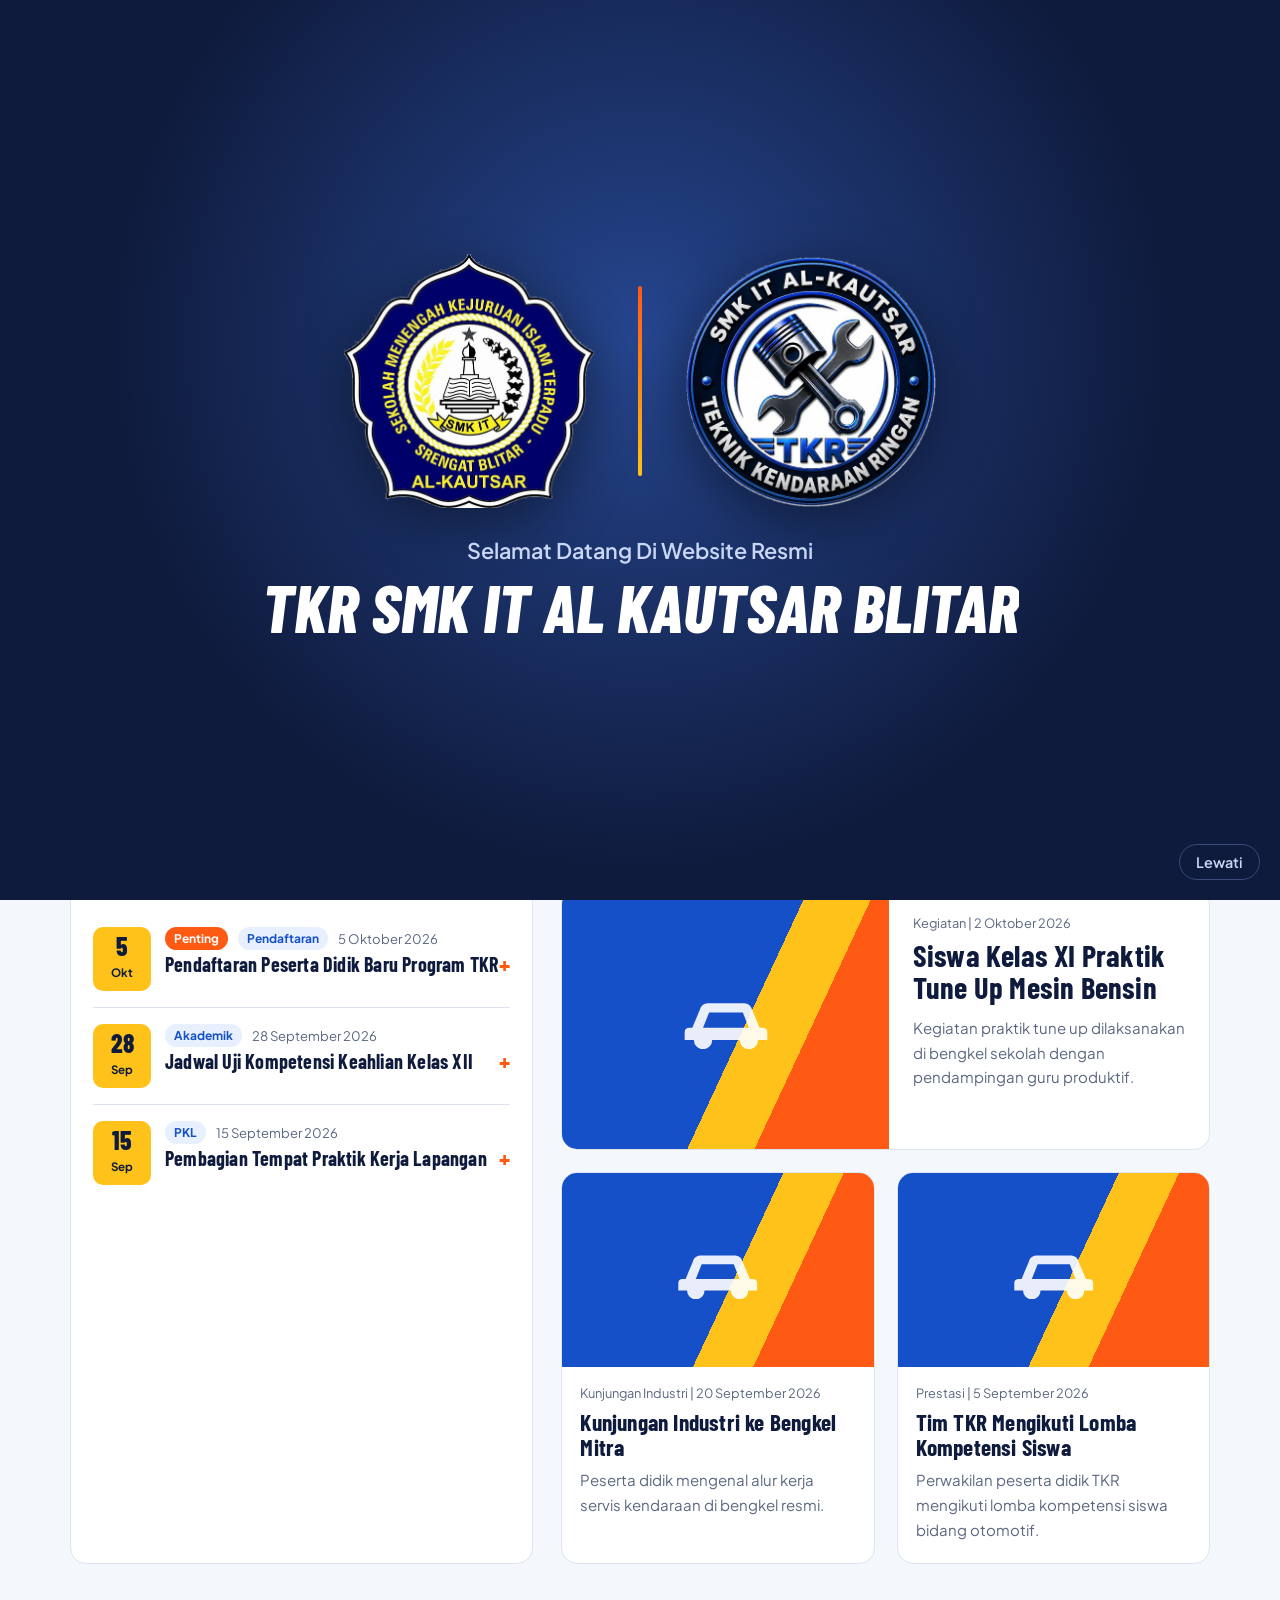
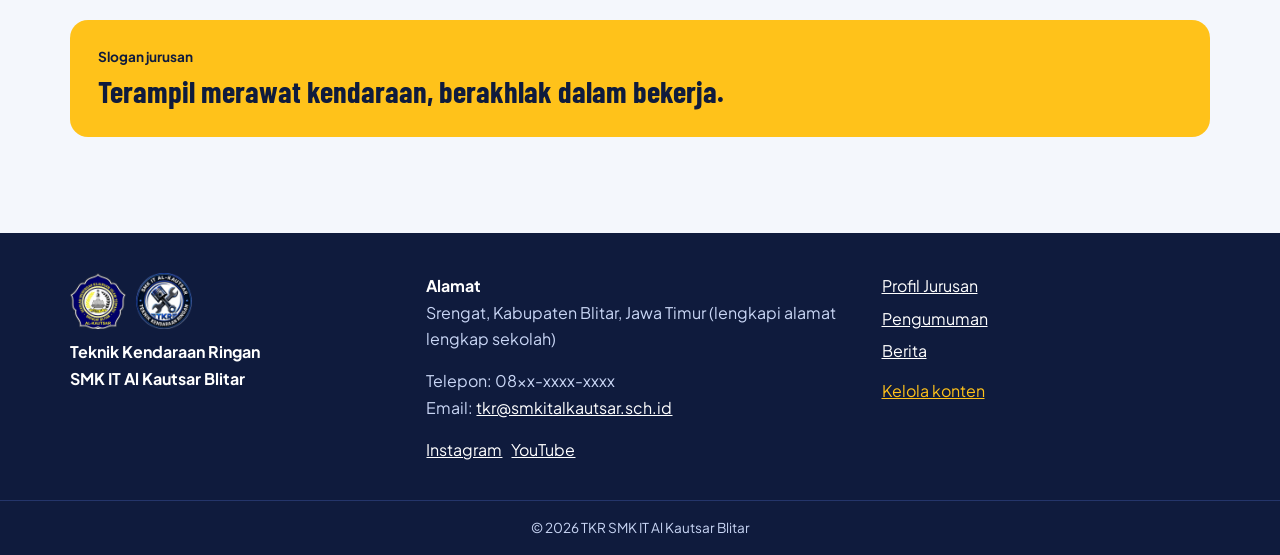
==== index.html @ 843e492a "Add files via upload" ====
<!DOCTYPE html>
<html lang="id">
<head>
<meta charset="utf-8">
<meta name="viewport" content="width=device-width, initial-scale=1, viewport-fit=cover">
<title>Website Resmi TKR SMK IT Al Kautsar Blitar</title>
<meta name="description" content="Website resmi Program Keahlian Teknik Kendaraan Ringan SMK IT Al Kautsar Blitar: profil jurusan, tenaga pendidik, alumni, pengumuman, dan berita.">
<link rel="icon" href="logo-tkr.png">
<link rel="preconnect" href="https://fonts.googleapis.com">
<link rel="preconnect" href="https://fonts.gstatic.com" crossorigin>
<link href="https://fonts.googleapis.com/css2?family=Barlow+Condensed:ital,wght@0,600;0,700;0,800;1,800&family=Plus+Jakarta+Sans:wght@400;500;600;700&display=swap" rel="stylesheet">
<link rel="stylesheet" href="gaya.css">
</head>
<body>

<!-- Transisi pembuka -->
<div id="intro" aria-hidden="true">
  <div class="intro-logo-baris">
    <img class="il il-1" id="introLogoSekolah" src="logo-sekolah.png" alt="">
    <span class="intro-sekat"></span>
    <img class="il il-2" id="introLogo" src="logo-tkr.png" alt="">
  </div>
  <div class="intro-teks">
    <span class="baris"><span>Selamat Datang Di Website Resmi</span></span>
    <span class="baris besar"><span>TKR SMK IT AL KAUTSAR BLITAR</span></span>
  </div>
  <button class="intro-lewati" id="introLewati" type="button">Lewati</button>
  <div class="garis g1"></div><div class="garis g2"></div><div class="garis g3"></div>
</div>

<header class="atas" id="atas">
  <div class="atas-isi">
    <a class="merek" href="#/">
      <img id="logoNavSekolah" src="logo-sekolah.png" alt="Logo SMK IT Al Kautsar">
      <img id="logoNav" src="logo-tkr.png" alt="Logo TKR">
      <span><b>TKR</b><small>SMK IT Al Kautsar Blitar</small></span>
    </a>
    <button class="menu-btn" id="menuBtn" aria-expanded="false" aria-controls="nav" type="button">
      <span></span><span></span><span></span><b class="sr">Menu</b>
    </button>
    <nav id="nav" class="nav">
      <a href="#/" data-r="">Beranda</a>
      <a href="#/profil" data-r="profil">Profil Jurusan</a>
      <a href="#/pendidik" data-r="pendidik">Tenaga Pendidik</a>
      <a href="#/alumni" data-r="alumni">Lulusan dan Alumni</a>
      <a href="#/pengumuman" data-r="pengumuman">Pengumuman</a>
      <a href="#/berita" data-r="berita">Berita</a>
    </nav>
  </div>
</header>

<div id="banner-pratinjau" class="pratinjau" hidden>Mode pratinjau: menampilkan draf dari panel kelola, belum diterbitkan.</div>

<main id="isi" tabindex="-1"></main>

<footer class="kaki">
  <div class="kaki-isi">
    <div>
      <div class="kaki-logo"><img id="logoKakiSekolah" src="logo-sekolah.png" alt="" width="56" height="56"><img id="logoKaki" src="logo-tkr.png" alt="" width="56" height="56"></div>
      <p class="kaki-nama">Teknik Kendaraan Ringan<br>SMK IT Al Kautsar Blitar</p>
    </div>
    <div id="kakiKontak"></div>
    <div class="kaki-tautan">
      <a href="#/profil">Profil Jurusan</a>
      <a href="#/pengumuman">Pengumuman</a>
      <a href="#/berita">Berita</a>
      <a href="admin.html" class="kelola">Kelola konten</a>
    </div>
  </div>
  <p class="kaki-hak">&copy; <span id="tahun"></span> TKR SMK IT Al Kautsar Blitar</p>
</footer>

<script src="konten.js"></script>
<script src="situs.js"></script>
</body>
</html>
---- gaya.css ----
:root{
  --oranye:#FF5A14; --oranye-tua:#E04400; --kuning:#FFC21A; --biru:#1550C9; --biru-muda:#E8F0FF;
  --tinta:#0F1B3D; --abu:#5B6782; --garis:#DDE4F0; --latar:#F4F7FC; --putih:#FFFFFF;
  --judul:"Barlow Condensed","Arial Narrow",Arial,sans-serif;
  --badan:"Plus Jakarta Sans","Segoe UI",Roboto,Arial,sans-serif;
  --lebar:1180px;
  box-sizing:border-box;
  padding-top:env(safe-area-inset-top,0px); padding-bottom:env(safe-area-inset-bottom,0px);
}
*,*::before,*::after{box-sizing:inherit}
html{scroll-behavior:smooth; scroll-padding-top:calc(80px + env(safe-area-inset-top,0px))}
body{margin:0; font-family:var(--badan); color:var(--tinta); background:var(--latar); font-size:16px; line-height:1.65}
img{max-width:100%; display:block}
a{color:var(--biru)}
:focus-visible{outline:3px solid var(--kuning); outline-offset:2px; border-radius:4px}
.sr{position:absolute; width:1px; height:1px; overflow:hidden; clip:rect(0 0 0 0)}
h1,h2,h3{font-family:var(--judul); line-height:1.05; margin:0 0 .4em; letter-spacing:.2px}
h2{font-size:clamp(2rem,4vw,2.9rem); font-weight:800}
h3{font-size:1.45rem; font-weight:700}
p{margin:0 0 1em}
.wadah{max-width:var(--lebar); margin:0 auto; padding:0 20px}

/* ---------- Intro ---------- */
#intro{position:fixed; inset:0; z-index:100; background:radial-gradient(circle at 50% 38%,#26468F 0,#0F1B3D 62%); display:grid; place-items:center; align-content:center; gap:28px; overflow:hidden; color:#fff}
#intro.selesai{display:none}
.intro-logo-baris{display:flex; align-items:center; justify-content:center; gap:clamp(18px,4vw,44px)}
.il{width:clamp(120px,24vw,250px); height:auto; opacity:0; filter:drop-shadow(0 12px 28px rgba(0,0,0,.45))}
.il-1{transform:translateX(-40px) scale(.7); animation:logoMasuk .7s .05s cubic-bezier(.2,1.3,.4,1) forwards}
.il-2{transform:translateX(40px) scale(.7); animation:logoMasuk .7s .2s cubic-bezier(.2,1.3,.4,1) forwards}
.intro-sekat{width:4px; height:0; border-radius:4px; background:linear-gradient(var(--oranye),var(--kuning)); animation:sekat .5s .5s ease-out forwards}
@keyframes sekat{to{height:clamp(90px,18vw,190px)}}
.intro-teks{text-align:center; padding:0 20px}
.intro-teks .baris{display:block; overflow:hidden}
.intro-teks .baris span{display:inline-block; transform:translateY(110%); animation:naik .5s .85s cubic-bezier(.2,.8,.2,1) forwards; font:600 clamp(1rem,2.6vw,1.35rem) var(--badan); color:#C9D6F5}
.intro-teks .besar span{font:800 clamp(2rem,6.4vw,4.2rem) var(--judul); color:#fff; animation-delay:1s; font-style:italic}
.intro-lewati{position:absolute; right:20px; bottom:calc(20px + env(safe-area-inset-bottom,0px)); background:transparent; color:#C9D6F5; border:1px solid #3A4B7A; padding:8px 16px; border-radius:20px; font:600 .9rem var(--badan); cursor:pointer}
.garis{position:absolute; top:-20%; left:-10%; height:140%; width:120%; transform:skewX(-18deg) translateX(-130%); z-index:3}
.g1{background:var(--oranye)} .g2{background:var(--kuning)} .g3{background:var(--biru)}
#intro.keluar .garis{animation:sapu .9s cubic-bezier(.7,0,.3,1) forwards}
#intro.keluar .g2{animation-delay:.1s} #intro.keluar .g3{animation-delay:.2s}
#intro.keluar{background:transparent; transition:background 0s .55s}
#intro.keluar{animation:hilang .01s 1.15s forwards}
#intro.keluar .intro-logo-baris,#intro.keluar .intro-teks,#intro.keluar .intro-lewati{animation:pudar .3s .35s forwards}
@keyframes logoMasuk{to{opacity:1; transform:none}}
@keyframes naik{to{transform:translateY(0)}}
@keyframes sapu{0%{transform:skewX(-18deg) translateX(-130%)}100%{transform:skewX(-18deg) translateX(115%)}}
@keyframes pudar{to{opacity:0}}
@keyframes hilang{to{visibility:hidden; opacity:0}}

/* ---------- Header ---------- */
.atas{position:sticky; top:env(safe-area-inset-top,0px); z-index:20; background:rgba(255,255,255,.96); backdrop-filter:blur(8px); border-bottom:1px solid var(--garis)}
.atas::after{content:""; display:block; height:4px; background:linear-gradient(90deg,var(--oranye) 0 40%,var(--kuning) 40% 70%,var(--biru) 70%)}
.atas-isi{max-width:var(--lebar); margin:0 auto; padding:10px 20px; display:flex; align-items:center; gap:18px}
.merek{display:flex; align-items:center; gap:10px; text-decoration:none; color:var(--tinta); margin-right:auto}
.merek img{width:46px; height:46px; object-fit:contain}
.merek img + img{margin-left:-4px}
.merek b{display:block; font:800 1.6rem/1 var(--judul); font-style:italic; color:var(--oranye)}
.merek small{display:block; font-size:.78rem; font-weight:600; color:var(--abu)}
.nav{display:flex; gap:2px; flex-wrap:wrap}
.nav a{padding:9px 12px; border-radius:8px; text-decoration:none; color:var(--tinta); font-weight:600; font-size:.92rem}
.nav a:hover{background:var(--biru-muda)}
.nav a.aktif{background:var(--oranye); color:#fff}
.menu-btn{display:none; background:none; border:0; width:44px; height:44px; padding:10px; cursor:pointer}
.menu-btn span{display:block; height:3px; background:var(--tinta); margin:5px 0; border-radius:2px; transition:.25s}
.menu-btn[aria-expanded="true"] span:nth-child(1){transform:translateY(8px) rotate(45deg)}
.menu-btn[aria-expanded="true"] span:nth-child(2){opacity:0}
.menu-btn[aria-expanded="true"] span:nth-child(3){transform:translateY(-8px) rotate(-45deg)}
.pratinjau{background:var(--kuning); text-align:center; font-weight:700; padding:8px; font-size:.9rem}

/* ---------- Halaman ---------- */
main{min-height:60vh; outline:none}
main.ganti{animation:masukHal .35s ease-out}
@keyframes masukHal{from{opacity:0; transform:translateY(8px)}to{opacity:1; transform:none}}
.bagian{padding:56px 0}
.kepala-hal{background:var(--biru); color:#fff; padding:48px 0 40px; position:relative; overflow:hidden}
.kepala-hal::before{content:""; position:absolute; right:-80px; top:0; bottom:0; width:340px; background:repeating-linear-gradient(-18deg,var(--oranye) 0 46px,var(--kuning) 46px 92px,transparent 92px 130px); transform:skewX(-18deg); opacity:.95}
.kepala-hal h1{font-size:clamp(2.4rem,6vw,4rem); font-weight:800; font-style:italic; position:relative; max-width:70%}
.kepala-hal p{position:relative; max-width:60ch; color:#DCE6FF; margin:0}
.remah{font-size:.85rem; color:#BFD0FA; margin-bottom:6px; position:relative}
.remah a{color:#fff}

/* Hero beranda */
.hero{background:var(--putih); position:relative; overflow:hidden; border-bottom:1px solid var(--garis)}
.hero-isi{max-width:var(--lebar); margin:0 auto; padding:56px 20px 64px; display:grid; grid-template-columns:1.15fr .85fr; gap:40px; align-items:center; position:relative; z-index:1}
.hero::before{content:""; position:absolute; top:0; bottom:0; right:-6%; width:44%; background:linear-gradient(90deg,var(--oranye) 0 34%,var(--kuning) 34% 62%,var(--biru) 62%); transform:skewX(-14deg); transform-origin:bottom}
.hero-sapa{font-weight:700; color:var(--oranye); margin:0 0 8px; font-size:1.05rem}
.hero h1{font-size:clamp(2.6rem,6.2vw,5.2rem); font-weight:800; font-style:italic; text-transform:uppercase; line-height:.95; margin-bottom:18px}
.hero h1 .sub{display:block; font-size:.42em; font-style:normal; letter-spacing:.5px; color:var(--abu); text-transform:none; margin-bottom:6px; font-weight:700}
.hero-desk{max-width:52ch; color:var(--abu); font-size:1.05rem}
.tombol-baris{display:flex; gap:12px; flex-wrap:wrap; margin-top:22px}
.tombol{display:inline-flex; align-items:center; gap:8px; padding:13px 22px; border-radius:10px; font-weight:700; text-decoration:none; border:2px solid transparent; cursor:pointer; font-size:.98rem; font-family:var(--badan)}
.tombol.utama{background:var(--oranye); color:#fff} .tombol.utama:hover{background:var(--oranye-tua)}
.tombol.garis-t{border-color:var(--tinta); color:var(--tinta); background:#fff} .tombol.garis-t:hover{background:var(--tinta); color:#fff}
.hero-logo{justify-self:center; position:relative; width:min(84%,360px)}
.hero-logo .lt{width:100%; filter:drop-shadow(0 18px 30px rgba(15,27,61,.4))}
.hero-logo .ls{position:absolute; left:-36%; bottom:0; width:34%; filter:drop-shadow(0 10px 18px rgba(15,27,61,.4))}

/* Dasbor */
.dasbor{margin-top:-1px; background:var(--tinta); color:#fff}
.dasbor-isi{max-width:var(--lebar); margin:0 auto; padding:30px 20px; display:grid; grid-template-columns:repeat(4,1fr); gap:16px}
.meter{display:flex; align-items:center; gap:14px; padding:14px 16px; border-radius:14px; background:#1A2A57; border:1px solid #2A3C70}
.meter svg{width:70px; height:70px; flex:none}
.meter .jalur{fill:none; stroke:#2E4280; stroke-width:9; stroke-linecap:round}
.meter .isi{fill:none; stroke-width:9; stroke-linecap:round; transition:stroke-dashoffset 1.2s cubic-bezier(.2,.8,.2,1)}
.meter:nth-child(4n+1) .isi{stroke:var(--oranye)} .meter:nth-child(4n+2) .isi{stroke:var(--kuning)}
.meter:nth-child(4n+3) .isi{stroke:#4C8DFF} .meter:nth-child(4n+4) .isi{stroke:#2BD47D}
.meter-n{font:800 2.2rem/1 var(--judul)}
.meter-s{font-size:.8rem; color:#AFC0E6}
.meter-l{font-weight:600; font-size:.92rem}

.kisi-2{display:grid; grid-template-columns:1fr 1.4fr; gap:28px}
.kepala-bag{display:flex; justify-content:space-between; align-items:end; gap:12px; margin-bottom:18px; flex-wrap:wrap}
.kepala-bag h2{margin:0}
.lihat{font-weight:700; text-decoration:none}
.panel{background:#fff; border:1px solid var(--garis); border-radius:16px; padding:22px}

/* Pengumuman */
.umum{display:block; padding:16px 0; border-bottom:1px solid var(--garis)}
.umum:last-child{border-bottom:0}
.umum-atas{display:flex; gap:10px; align-items:center; font-size:.82rem; color:var(--abu); margin-bottom:4px; flex-wrap:wrap}
.lencana{display:inline-block; padding:2px 9px; border-radius:20px; font-weight:700; font-size:.75rem; background:var(--biru-muda); color:var(--biru)}
.lencana.penting{background:var(--oranye); color:#fff}
.umum h3{font-size:1.25rem; margin:0}
details.umum summary{cursor:pointer; list-style:none}
details.umum summary::-webkit-details-marker{display:none}
details.umum summary h3::after{content:"+"; float:right; color:var(--oranye); font-size:1.6rem; line-height:.8}
details.umum[open] summary h3::after{content:"\2212"}
details.umum .umum-teks{padding-top:10px; color:var(--abu)}
.tanggal-blok{flex:none; width:58px; text-align:center; background:var(--kuning); border-radius:10px; padding:6px 0; color:var(--tinta)}
.tanggal-blok b{display:block; font:800 1.6rem/1 var(--judul)}
.tanggal-blok small{font-size:.72rem; font-weight:700}
.umum-baris{display:flex; gap:14px; align-items:flex-start}

/* Berita */
.kisi-berita{display:grid; grid-template-columns:repeat(3,1fr); gap:22px}
.kartu-berita{background:#fff; border:1px solid var(--garis); border-radius:16px; overflow:hidden; text-decoration:none; color:inherit; display:flex; flex-direction:column}
.kartu-berita:hover h3{color:var(--oranye)}
.gambar{aspect-ratio:16/10; background:var(--biru); position:relative; overflow:hidden}
.gambar img{width:100%; height:100%; object-fit:cover}
.gambar.kosong{background:linear-gradient(115deg,var(--biru) 0 55%,var(--kuning) 55% 70%,var(--oranye) 70%); display:grid; place-items:center}
.gambar.kosong svg{width:30%; opacity:.9}
.kartu-berita .badan{padding:16px 18px 20px}
.kartu-berita .meta{font-size:.8rem; color:var(--abu); margin-bottom:6px}
.kartu-berita p{color:var(--abu); font-size:.94rem; margin:0}
.unggulan{grid-column:span 2; flex-direction:row}
.unggulan .gambar{flex:1.2; aspect-ratio:auto; min-height:260px}
.unggulan .badan{flex:1; padding:24px}
.unggulan h3{font-size:1.9rem}
.cari{display:flex; gap:10px; flex-wrap:wrap; margin-bottom:22px}
.cari input,.cari select{padding:12px 14px; border:1px solid var(--garis); border-radius:10px; font:inherit; background:#fff; color:var(--tinta)}
.cari input{flex:1; min-width:200px}
.artikel{max-width:760px; margin:0 auto}
.artikel .gambar{border-radius:16px; margin-bottom:24px}
.artikel-teks p{font-size:1.06rem}
.kosong-pesan{padding:30px; text-align:center; color:var(--abu); background:#fff; border:1px dashed var(--garis); border-radius:14px}

/* Profil */
.visi{background:var(--kuning); border-radius:18px; padding:28px; font:700 clamp(1.4rem,2.6vw,1.9rem)/1.2 var(--judul)}
.visi small{display:block; font:700 .85rem var(--badan); margin-bottom:8px}
.daftar-misi{list-style:none; padding:0; margin:0; counter-reset:m}
.daftar-misi li{counter-increment:m; display:flex; gap:14px; padding:12px 0; border-bottom:1px solid var(--garis)}
.daftar-misi li::before{content:counter(m); flex:none; width:32px; height:32px; border-radius:50%; background:var(--oranye); color:#fff; display:grid; place-items:center; font:800 1.1rem var(--judul)}
.kisi-4{display:grid; grid-template-columns:repeat(4,1fr); gap:18px}
.kotak{background:#fff; border:1px solid var(--garis); border-radius:14px; padding:20px; border-top:5px solid var(--oranye)}
.kotak:nth-child(4n+2){border-top-color:var(--kuning)} .kotak:nth-child(4n+3){border-top-color:var(--biru)} .kotak:nth-child(4n+4){border-top-color:#2BD47D}
.kotak p{color:var(--abu); font-size:.93rem; margin:0}
.mitra{display:flex; flex-wrap:wrap; gap:10px}
.mitra span{background:#fff; border:1px solid var(--garis); padding:10px 16px; border-radius:30px; font-weight:600}

/* Pendidik */
.kisi-guru{display:grid; grid-template-columns:repeat(auto-fill,minmax(230px,1fr)); gap:20px}
.guru{background:#fff; border:1px solid var(--garis); border-radius:16px; overflow:hidden; text-align:center}
.guru-foto{aspect-ratio:1/1; background:var(--biru-muda); display:grid; place-items:center; position:relative}
.guru-foto img{width:100%; height:100%; object-fit:cover}
.inisial{width:46%; aspect-ratio:1; border-radius:50%; background:var(--biru); color:#fff; display:grid; place-items:center; font:800 2.6rem var(--judul)}
.guru .badan{padding:14px 16px 18px}
.guru h3{font-size:1.3rem; margin-bottom:2px}
.guru .jab{color:var(--oranye); font-weight:700; font-size:.88rem}
.guru .bid{color:var(--abu); font-size:.86rem; margin:4px 0 0}

/* Alumni */
.serapan{display:grid; gap:14px}
.batang-l{display:flex; justify-content:space-between; font-weight:600; margin-bottom:4px}
.batang{height:16px; background:var(--biru-muda); border-radius:10px; overflow:hidden}
.batang i{display:block; height:100%; width:0; border-radius:10px; background:var(--oranye); transition:width 1s cubic-bezier(.2,.8,.2,1)}
.serapan > div:nth-child(2) .batang i{background:var(--biru)} .serapan > div:nth-child(3) .batang i{background:var(--kuning)} .serapan > div:nth-child(4) .batang i{background:#8A97B3}
.kisi-alumni{display:grid; grid-template-columns:repeat(auto-fill,minmax(300px,1fr)); gap:20px}
.alum{background:#fff; border:1px solid var(--garis); border-radius:16px; padding:22px}
.alum blockquote{margin:0 0 16px; font-size:1.02rem; position:relative; padding-left:18px; border-left:4px solid var(--kuning)}
.alum-orang{display:flex; gap:12px; align-items:center}
.alum-orang .inisial,.alum-orang img{width:50px; height:50px; font-size:1.3rem; border-radius:50%; object-fit:cover}
.alum-orang small{display:block; color:var(--abu)}

/* Footer */
.kaki{background:var(--tinta); color:#C9D6F5; margin-top:40px}
.kaki-isi{max-width:var(--lebar); margin:0 auto; padding:40px 20px 20px; display:grid; grid-template-columns:1fr 1.3fr 1fr; gap:28px}
.kaki-logo{display:flex; gap:10px; margin-bottom:10px}
.kaki-logo img{width:56px; height:56px; object-fit:contain}
.kaki-nama{color:#fff; font-weight:700}
.kaki a{color:#fff}
.kaki-tautan{display:flex; flex-direction:column; gap:6px}
.kaki .kelola{color:var(--kuning); margin-top:8px}
.kaki-hak{text-align:center; border-top:1px solid #24356A; margin:0; padding:16px; font-size:.85rem}

/* Responsif */
@media (max-width:980px){
  .menu-btn{display:block}
  .nav{position:absolute; left:0; right:0; top:100%; background:#fff; flex-direction:column; padding:10px 20px 18px; border-bottom:1px solid var(--garis); display:none}
  .nav.buka{display:flex}
  .nav a{padding:12px}
  .hero-isi{grid-template-columns:1fr; padding-top:36px}
  .hero::before{width:60%; right:-32%; top:0; bottom:auto; height:300px}
  .hero-logo{width:170px; justify-self:start; order:-1}
  .hero-logo .ls{left:auto; right:-62%; bottom:6%; width:52%}
  .dasbor-isi{grid-template-columns:repeat(2,1fr)}
  .kisi-2{grid-template-columns:1fr}
  .kisi-berita{grid-template-columns:repeat(2,1fr)}
  .kisi-4{grid-template-columns:repeat(2,1fr)}
  .kaki-isi{grid-template-columns:1fr 1fr}
  .kepala-hal h1{max-width:100%}
  .kepala-hal::before{width:180px; opacity:.5}
}
@media (max-width:620px){
  .kisi-berita,.kisi-4,.kaki-isi{grid-template-columns:1fr}
  .dasbor-isi{gap:10px}
  .meter{flex-direction:column; align-items:flex-start; gap:6px; padding:12px}
  .meter-n{font-size:1.9rem}
  .unggulan{grid-column:auto; flex-direction:column}
  .unggulan .gambar{min-height:200px}
  .bagian{padding:40px 0}
  .meter svg{width:48px; height:48px}
}
@media (prefers-reduced-motion:reduce){
  *,*::before,*::after{animation-duration:.01ms!important; animation-delay:0s!important; transition-duration:.01ms!important}
  html{scroll-behavior:auto}
}
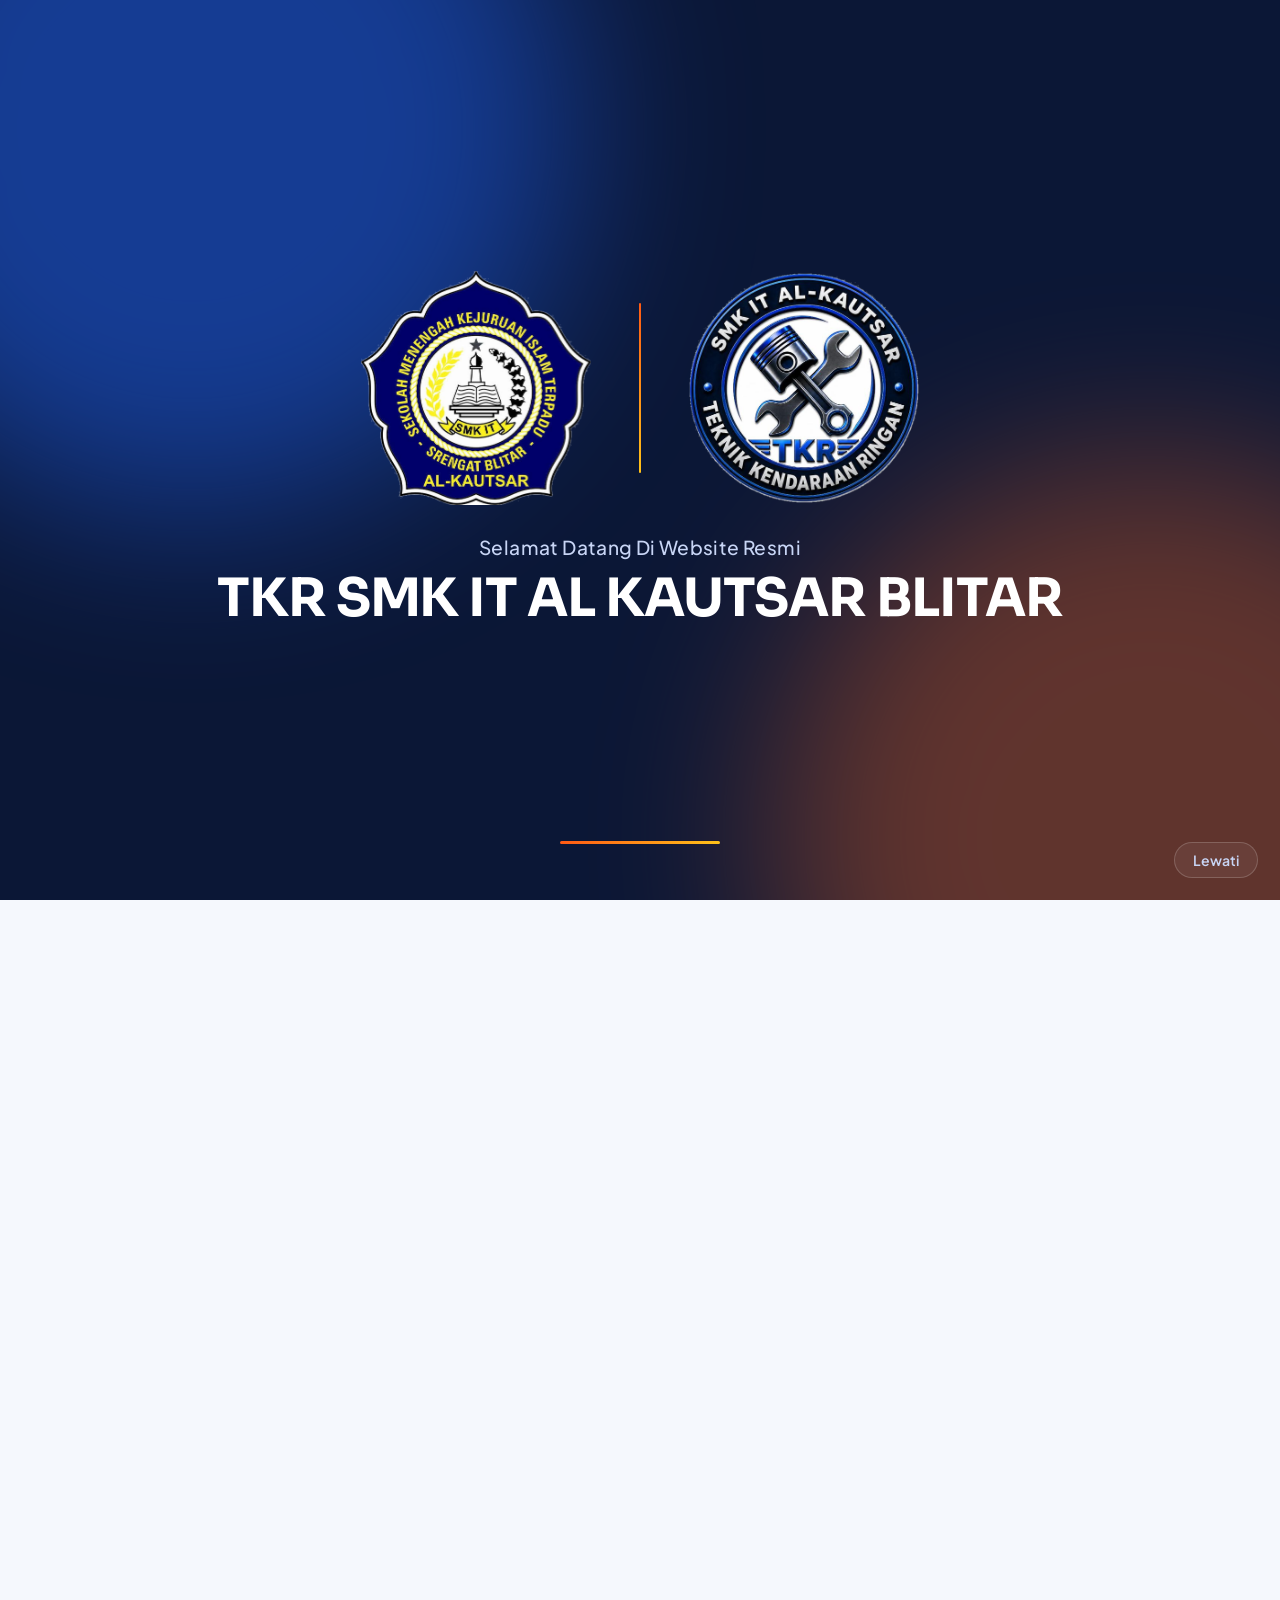
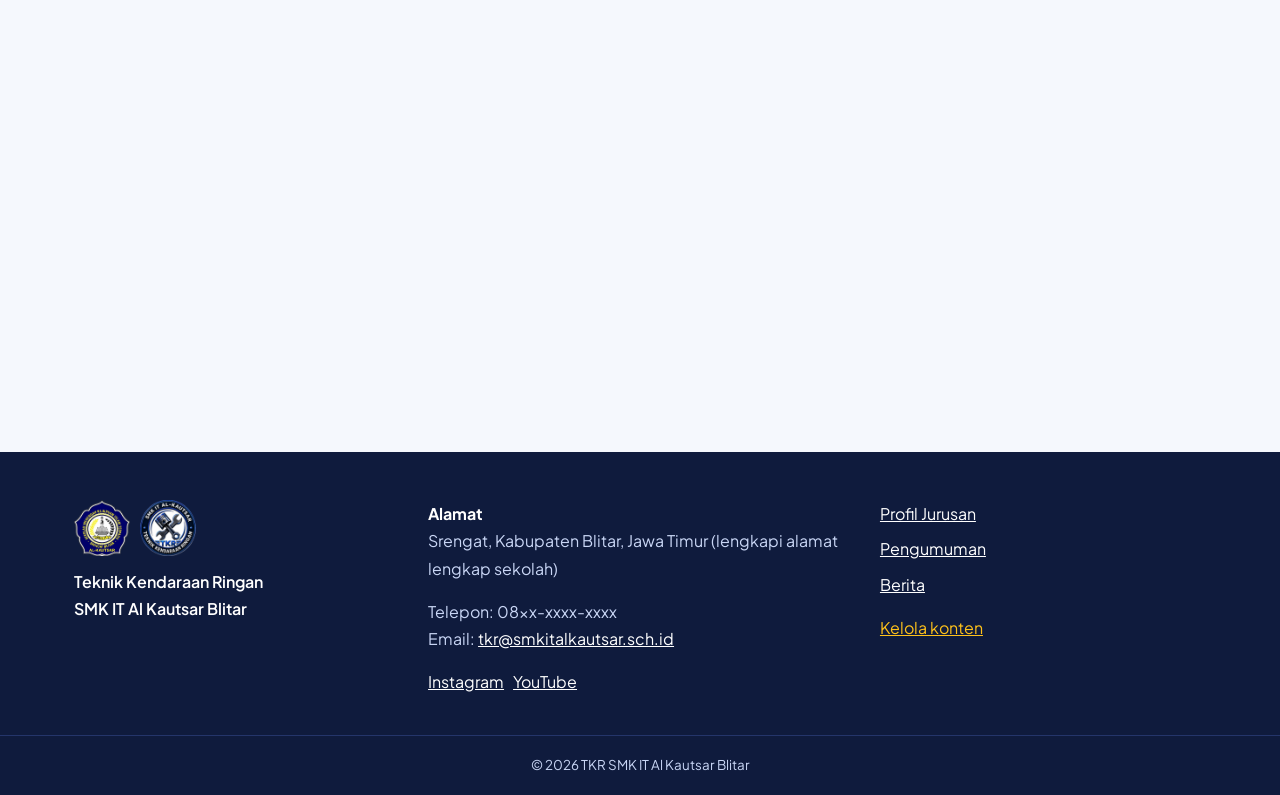
==== commit ffb59fd1: "Add files via upload" ====
--- a/index.html
+++ b/index.html
@@ -5,16 +5,23 @@
 <meta name="viewport" content="width=device-width, initial-scale=1, viewport-fit=cover">
 <title>Website Resmi TKR SMK IT Al Kautsar Blitar</title>
 <meta name="description" content="Website resmi Program Keahlian Teknik Kendaraan Ringan SMK IT Al Kautsar Blitar: profil jurusan, tenaga pendidik, alumni, pengumuman, dan berita.">
+<meta property="og:type" content="website">
+<meta property="og:site_name" content="TKR SMK IT Al Kautsar Blitar">
+<meta property="og:title" content="Website Resmi TKR SMK IT Al Kautsar Blitar">
+<meta property="og:description" content="Profil jurusan, tenaga pendidik, alumni, pengumuman, dan berita Program Keahlian Teknik Kendaraan Ringan SMK IT Al Kautsar Blitar.">
+<meta property="og:image" content="https://okiyogapratamast-arch.github.io/TKRSMKITALKAUTSAR/logo-tkr.png">
+<meta property="og:url" content="https://okiyogapratamast-arch.github.io/TKRSMKITALKAUTSAR/">
 <link rel="icon" href="logo-tkr.png">
 <link rel="preconnect" href="https://fonts.googleapis.com">
 <link rel="preconnect" href="https://fonts.gstatic.com" crossorigin>
-<link href="https://fonts.googleapis.com/css2?family=Barlow+Condensed:ital,wght@0,600;0,700;0,800;1,800&family=Plus+Jakarta+Sans:wght@400;500;600;700&display=swap" rel="stylesheet">
+<link href="https://fonts.googleapis.com/css2?family=Plus+Jakarta+Sans:wght@400;500;600;700&family=Sora:wght@500;600;700&display=swap" rel="stylesheet">
 <link rel="stylesheet" href="gaya.css">
 </head>
 <body>
 
 <!-- Transisi pembuka -->
 <div id="intro" aria-hidden="true">
+  <div class="intro-cahaya c1"></div><div class="intro-cahaya c2"></div>
   <div class="intro-logo-baris">
     <img class="il il-1" id="introLogoSekolah" src="logo-sekolah.png" alt="">
     <span class="intro-sekat"></span>
@@ -25,7 +32,7 @@
     <span class="baris besar"><span>TKR SMK IT AL KAUTSAR BLITAR</span></span>
   </div>
   <button class="intro-lewati" id="introLewati" type="button">Lewati</button>
-  <div class="garis g1"></div><div class="garis g2"></div><div class="garis g3"></div>
+  <div class="intro-muat"><i></i></div>
 </div>
 
 <header class="atas" id="atas">
--- a/gaya.css
+++ b/gaya.css
@@ -1,236 +1,276 @@
 :root{
-  --oranye:#FF5A14; --oranye-tua:#E04400; --kuning:#FFC21A; --biru:#1550C9; --biru-muda:#E8F0FF;
-  --tinta:#0F1B3D; --abu:#5B6782; --garis:#DDE4F0; --latar:#F4F7FC; --putih:#FFFFFF;
-  --judul:"Barlow Condensed","Arial Narrow",Arial,sans-serif;
+  --oranye:#FF5A14; --oranye-tua:#E54A06; --kuning:#FFC21A; --biru:#1550C9; --biru-tua:#0E3A9C; --biru-muda:#EAF1FF;
+  --tinta:#0F1B3D; --abu:#5B6782; --garis:#E1E7F2; --latar:#F5F8FD; --putih:#FFFFFF;
+  --judul:"Sora","Plus Jakarta Sans","Segoe UI",Arial,sans-serif;
   --badan:"Plus Jakarta Sans","Segoe UI",Roboto,Arial,sans-serif;
-  --lebar:1180px;
+  --lebar:1180px; --rad:18px;
+  --bayang:0 1px 2px rgba(15,27,61,.04),0 8px 24px rgba(15,27,61,.06);
+  --bayang-naik:0 2px 4px rgba(15,27,61,.05),0 18px 40px rgba(15,27,61,.12);
+  --halus:cubic-bezier(.22,1,.36,1);
   box-sizing:border-box;
   padding-top:env(safe-area-inset-top,0px); padding-bottom:env(safe-area-inset-bottom,0px);
 }
 *,*::before,*::after{box-sizing:inherit}
-html{scroll-behavior:smooth; scroll-padding-top:calc(80px + env(safe-area-inset-top,0px))}
-body{margin:0; font-family:var(--badan); color:var(--tinta); background:var(--latar); font-size:16px; line-height:1.65}
+html{scroll-behavior:smooth; scroll-padding-top:calc(84px + env(safe-area-inset-top,0px))}
+body{margin:0; font-family:var(--badan); color:var(--tinta); background:var(--latar); font-size:16px; line-height:1.7; -webkit-font-smoothing:antialiased; text-rendering:optimizeLegibility}
 img{max-width:100%; display:block}
 a{color:var(--biru)}
-:focus-visible{outline:3px solid var(--kuning); outline-offset:2px; border-radius:4px}
+:focus-visible{outline:3px solid var(--kuning); outline-offset:2px; border-radius:6px}
 .sr{position:absolute; width:1px; height:1px; overflow:hidden; clip:rect(0 0 0 0)}
-h1,h2,h3{font-family:var(--judul); line-height:1.05; margin:0 0 .4em; letter-spacing:.2px}
-h2{font-size:clamp(2rem,4vw,2.9rem); font-weight:800}
-h3{font-size:1.45rem; font-weight:700}
+h1,h2,h3{font-family:var(--judul); margin:0 0 .45em; letter-spacing:-.02em; font-weight:700}
+h2{font-size:clamp(1.6rem,3vw,2.2rem); line-height:1.2}
+h3{font-size:1.12rem; line-height:1.35; font-weight:600}
 p{margin:0 0 1em}
-.wadah{max-width:var(--lebar); margin:0 auto; padding:0 20px}
-
-/* ---------- Intro ---------- */
-#intro{position:fixed; inset:0; z-index:100; background:radial-gradient(circle at 50% 38%,#26468F 0,#0F1B3D 62%); display:grid; place-items:center; align-content:center; gap:28px; overflow:hidden; color:#fff}
+.wadah{max-width:var(--lebar); margin:0 auto; padding:0 24px}
+
+/* ---------- Transisi pembuka ---------- */
+#intro{position:fixed; inset:0; z-index:100; display:grid; place-items:center; align-content:center; gap:30px; overflow:hidden; color:#fff;
+  background:#0B1736; clip-path:inset(0 0 0 0); transition:clip-path 1.1s cubic-bezier(.76,0,.24,1)}
 #intro.selesai{display:none}
-.intro-logo-baris{display:flex; align-items:center; justify-content:center; gap:clamp(18px,4vw,44px)}
-.il{width:clamp(120px,24vw,250px); height:auto; opacity:0; filter:drop-shadow(0 12px 28px rgba(0,0,0,.45))}
-.il-1{transform:translateX(-40px) scale(.7); animation:logoMasuk .7s .05s cubic-bezier(.2,1.3,.4,1) forwards}
-.il-2{transform:translateX(40px) scale(.7); animation:logoMasuk .7s .2s cubic-bezier(.2,1.3,.4,1) forwards}
-.intro-sekat{width:4px; height:0; border-radius:4px; background:linear-gradient(var(--oranye),var(--kuning)); animation:sekat .5s .5s ease-out forwards}
-@keyframes sekat{to{height:clamp(90px,18vw,190px)}}
-.intro-teks{text-align:center; padding:0 20px}
-.intro-teks .baris{display:block; overflow:hidden}
-.intro-teks .baris span{display:inline-block; transform:translateY(110%); animation:naik .5s .85s cubic-bezier(.2,.8,.2,1) forwards; font:600 clamp(1rem,2.6vw,1.35rem) var(--badan); color:#C9D6F5}
-.intro-teks .besar span{font:800 clamp(2rem,6.4vw,4.2rem) var(--judul); color:#fff; animation-delay:1s; font-style:italic}
-.intro-lewati{position:absolute; right:20px; bottom:calc(20px + env(safe-area-inset-bottom,0px)); background:transparent; color:#C9D6F5; border:1px solid #3A4B7A; padding:8px 16px; border-radius:20px; font:600 .9rem var(--badan); cursor:pointer}
-.garis{position:absolute; top:-20%; left:-10%; height:140%; width:120%; transform:skewX(-18deg) translateX(-130%); z-index:3}
-.g1{background:var(--oranye)} .g2{background:var(--kuning)} .g3{background:var(--biru)}
-#intro.keluar .garis{animation:sapu .9s cubic-bezier(.7,0,.3,1) forwards}
-#intro.keluar .g2{animation-delay:.1s} #intro.keluar .g3{animation-delay:.2s}
-#intro.keluar{background:transparent; transition:background 0s .55s}
-#intro.keluar{animation:hilang .01s 1.15s forwards}
-#intro.keluar .intro-logo-baris,#intro.keluar .intro-teks,#intro.keluar .intro-lewati{animation:pudar .3s .35s forwards}
-@keyframes logoMasuk{to{opacity:1; transform:none}}
-@keyframes naik{to{transform:translateY(0)}}
-@keyframes sapu{0%{transform:skewX(-18deg) translateX(-130%)}100%{transform:skewX(-18deg) translateX(115%)}}
-@keyframes pudar{to{opacity:0}}
-@keyframes hilang{to{visibility:hidden; opacity:0}}
+.intro-cahaya{position:absolute; width:60vmax; height:60vmax; border-radius:50%; filter:blur(90px); opacity:.55; pointer-events:none}
+.c1{background:#1E5BE0; left:-15vmax; top:-20vmax; animation:melayang 9s ease-in-out infinite alternate}
+.c2{background:#FF6A1F; right:-20vmax; bottom:-25vmax; opacity:.35; animation:melayang 11s ease-in-out infinite alternate-reverse}
+@keyframes melayang{to{transform:translate(6vmax,4vmax) scale(1.08)}}
+.intro-logo-baris{position:relative; display:flex; align-items:center; justify-content:center; gap:clamp(20px,4vw,48px)}
+.il{width:clamp(118px,22vw,230px); height:auto; opacity:0; transform:translateY(18px) scale(.94); filter:blur(10px); animation:muncul 1.2s var(--halus) forwards}
+.il-1{animation-delay:.15s} .il-2{animation-delay:.35s}
+.intro-sekat{width:2px; height:0; border-radius:2px; background:linear-gradient(var(--oranye),var(--kuning)); animation:sekat .9s .7s var(--halus) forwards}
+@keyframes sekat{to{height:clamp(90px,16vw,170px)}}
+.intro-teks{position:relative; text-align:center; padding:0 24px}
+.intro-teks .baris{display:block}
+.intro-teks .baris span{display:inline-block; opacity:0; transform:translateY(14px); filter:blur(6px); animation:muncul 1s .95s var(--halus) forwards; font:500 clamp(.95rem,2.2vw,1.2rem) var(--badan); color:#C8D5F5; letter-spacing:.02em}
+.intro-teks .besar span{font:700 clamp(1.7rem,4.8vw,3.3rem)/1.15 var(--judul); color:#fff; letter-spacing:-.02em; animation-delay:1.12s; margin-top:6px}
+@keyframes muncul{to{opacity:1; transform:none; filter:blur(0)}}
+.intro-muat{position:absolute; left:50%; bottom:calc(56px + env(safe-area-inset-bottom,0px)); width:160px; height:3px; margin-left:-80px; border-radius:3px; background:rgba(255,255,255,.14); overflow:hidden}
+.intro-muat i{display:block; height:100%; width:0; background:linear-gradient(90deg,var(--oranye),var(--kuning)); animation:muat 2.6s .2s cubic-bezier(.45,0,.2,1) forwards}
+@keyframes muat{to{width:100%}}
+.intro-lewati{position:absolute; right:22px; bottom:calc(22px + env(safe-area-inset-bottom,0px)); background:rgba(255,255,255,.06); color:#C8D5F5; border:1px solid rgba(255,255,255,.18); padding:8px 18px; border-radius:30px; font:600 .88rem var(--badan); cursor:pointer; transition:background .3s}
+.intro-lewati:hover{background:rgba(255,255,255,.14)}
+#intro.keluar{clip-path:inset(0 0 100% 0)}
+#intro.keluar .intro-logo-baris,#intro.keluar .intro-teks{transition:opacity .5s, transform .9s var(--halus); opacity:0; transform:translateY(-30px)}
+body.mulai .atas,body.mulai main{opacity:0; transform:translateY(16px)}
+body.masuk .atas,body.masuk main{transition:opacity .9s .25s var(--halus), transform 1.1s .25s var(--halus); opacity:1; transform:none}
 
 /* ---------- Header ---------- */
-.atas{position:sticky; top:env(safe-area-inset-top,0px); z-index:20; background:rgba(255,255,255,.96); backdrop-filter:blur(8px); border-bottom:1px solid var(--garis)}
-.atas::after{content:""; display:block; height:4px; background:linear-gradient(90deg,var(--oranye) 0 40%,var(--kuning) 40% 70%,var(--biru) 70%)}
-.atas-isi{max-width:var(--lebar); margin:0 auto; padding:10px 20px; display:flex; align-items:center; gap:18px}
+.atas{position:sticky; top:env(safe-area-inset-top,0px); z-index:20; background:rgba(255,255,255,.82); backdrop-filter:saturate(180%) blur(14px); -webkit-backdrop-filter:saturate(180%) blur(14px); border-bottom:1px solid transparent; transition:box-shadow .4s, border-color .4s}
+.atas.gulir{box-shadow:0 6px 24px rgba(15,27,61,.08); border-bottom-color:var(--garis)}
+.atas::after{content:""; display:block; height:3px; background:linear-gradient(90deg,var(--oranye),var(--kuning) 55%,var(--biru))}
+.atas-isi{max-width:var(--lebar); margin:0 auto; padding:10px 24px; display:flex; align-items:center; gap:18px}
 .merek{display:flex; align-items:center; gap:10px; text-decoration:none; color:var(--tinta); margin-right:auto}
-.merek img{width:46px; height:46px; object-fit:contain}
+.merek img{width:44px; height:44px; object-fit:contain}
 .merek img + img{margin-left:-4px}
-.merek b{display:block; font:800 1.6rem/1 var(--judul); font-style:italic; color:var(--oranye)}
-.merek small{display:block; font-size:.78rem; font-weight:600; color:var(--abu)}
-.nav{display:flex; gap:2px; flex-wrap:wrap}
-.nav a{padding:9px 12px; border-radius:8px; text-decoration:none; color:var(--tinta); font-weight:600; font-size:.92rem}
-.nav a:hover{background:var(--biru-muda)}
-.nav a.aktif{background:var(--oranye); color:#fff}
-.menu-btn{display:none; background:none; border:0; width:44px; height:44px; padding:10px; cursor:pointer}
-.menu-btn span{display:block; height:3px; background:var(--tinta); margin:5px 0; border-radius:2px; transition:.25s}
-.menu-btn[aria-expanded="true"] span:nth-child(1){transform:translateY(8px) rotate(45deg)}
+.merek b{display:block; font:700 1.25rem/1.1 var(--judul); letter-spacing:-.02em; color:var(--tinta)}
+.merek b::after{content:""; display:inline-block; width:6px; height:6px; border-radius:50%; background:var(--oranye); margin-left:3px; vertical-align:middle}
+.merek small{display:block; font-size:.76rem; font-weight:600; color:var(--abu)}
+.nav{display:flex; gap:4px; flex-wrap:wrap}
+.nav a{padding:9px 14px; border-radius:999px; text-decoration:none; color:#334166; font-weight:600; font-size:.9rem; transition:background .3s var(--halus), color .3s}
+.nav a:hover{background:var(--biru-muda); color:var(--biru)}
+.nav a.aktif{background:var(--tinta); color:#fff}
+.menu-btn{display:none; background:none; border:0; width:44px; height:44px; padding:11px; cursor:pointer}
+.menu-btn span{display:block; height:2px; background:var(--tinta); margin:5px 0; border-radius:2px; transition:.35s var(--halus)}
+.menu-btn[aria-expanded="true"] span:nth-child(1){transform:translateY(7px) rotate(45deg)}
 .menu-btn[aria-expanded="true"] span:nth-child(2){opacity:0}
-.menu-btn[aria-expanded="true"] span:nth-child(3){transform:translateY(-8px) rotate(-45deg)}
+.menu-btn[aria-expanded="true"] span:nth-child(3){transform:translateY(-7px) rotate(-45deg)}
 .pratinjau{background:var(--kuning); text-align:center; font-weight:700; padding:8px; font-size:.9rem}
 
 /* ---------- Halaman ---------- */
-main{min-height:60vh; outline:none}
-main.ganti{animation:masukHal .35s ease-out}
-@keyframes masukHal{from{opacity:0; transform:translateY(8px)}to{opacity:1; transform:none}}
-.bagian{padding:56px 0}
-.kepala-hal{background:var(--biru); color:#fff; padding:48px 0 40px; position:relative; overflow:hidden}
-.kepala-hal::before{content:""; position:absolute; right:-80px; top:0; bottom:0; width:340px; background:repeating-linear-gradient(-18deg,var(--oranye) 0 46px,var(--kuning) 46px 92px,transparent 92px 130px); transform:skewX(-18deg); opacity:.95}
-.kepala-hal h1{font-size:clamp(2.4rem,6vw,4rem); font-weight:800; font-style:italic; position:relative; max-width:70%}
-.kepala-hal p{position:relative; max-width:60ch; color:#DCE6FF; margin:0}
-.remah{font-size:.85rem; color:#BFD0FA; margin-bottom:6px; position:relative}
+main{min-height:60vh; outline:none; transition:opacity .2s ease, transform .2s ease}
+main.pergi{opacity:0; transform:translateY(-6px)}
+main.ganti{animation:masukHal .6s var(--halus)}
+@keyframes masukHal{from{opacity:0; transform:translateY(14px)}to{opacity:1; transform:none}}
+.bagian{padding:64px 0}
+.kepala-hal{background:linear-gradient(120deg,var(--biru-tua),var(--biru) 55%,#2A6BF0); color:#fff; padding:56px 0 48px; position:relative; overflow:hidden}
+.kepala-hal::before{content:""; position:absolute; right:-60px; top:-20%; bottom:-20%; width:300px; background:linear-gradient(90deg,var(--oranye) 0 33%,var(--kuning) 33% 66%,rgba(255,255,255,.18) 66%); transform:skewX(-16deg); opacity:.9}
+.kepala-hal::after{content:""; position:absolute; inset:0; background:radial-gradient(circle at 20% 0,rgba(255,255,255,.14),transparent 50%); pointer-events:none}
+.kepala-hal h1{font-size:clamp(1.9rem,4.4vw,3rem); line-height:1.15; position:relative; z-index:1; max-width:72%}
+.kepala-hal p{position:relative; z-index:1; max-width:62ch; color:#DCE6FF; margin:0}
+.remah{font-size:.84rem; color:#BFD0FA; margin-bottom:10px; position:relative; z-index:1}
 .remah a{color:#fff}
 
-/* Hero beranda */
-.hero{background:var(--putih); position:relative; overflow:hidden; border-bottom:1px solid var(--garis)}
-.hero-isi{max-width:var(--lebar); margin:0 auto; padding:56px 20px 64px; display:grid; grid-template-columns:1.15fr .85fr; gap:40px; align-items:center; position:relative; z-index:1}
-.hero::before{content:""; position:absolute; top:0; bottom:0; right:-6%; width:44%; background:linear-gradient(90deg,var(--oranye) 0 34%,var(--kuning) 34% 62%,var(--biru) 62%); transform:skewX(-14deg); transform-origin:bottom}
-.hero-sapa{font-weight:700; color:var(--oranye); margin:0 0 8px; font-size:1.05rem}
-.hero h1{font-size:clamp(2.6rem,6.2vw,5.2rem); font-weight:800; font-style:italic; text-transform:uppercase; line-height:.95; margin-bottom:18px}
-.hero h1 .sub{display:block; font-size:.42em; font-style:normal; letter-spacing:.5px; color:var(--abu); text-transform:none; margin-bottom:6px; font-weight:700}
-.hero-desk{max-width:52ch; color:var(--abu); font-size:1.05rem}
-.tombol-baris{display:flex; gap:12px; flex-wrap:wrap; margin-top:22px}
-.tombol{display:inline-flex; align-items:center; gap:8px; padding:13px 22px; border-radius:10px; font-weight:700; text-decoration:none; border:2px solid transparent; cursor:pointer; font-size:.98rem; font-family:var(--badan)}
-.tombol.utama{background:var(--oranye); color:#fff} .tombol.utama:hover{background:var(--oranye-tua)}
-.tombol.garis-t{border-color:var(--tinta); color:var(--tinta); background:#fff} .tombol.garis-t:hover{background:var(--tinta); color:#fff}
-.hero-logo{justify-self:center; position:relative; width:min(84%,360px)}
-.hero-logo .lt{width:100%; filter:drop-shadow(0 18px 30px rgba(15,27,61,.4))}
-.hero-logo .ls{position:absolute; left:-36%; bottom:0; width:34%; filter:drop-shadow(0 10px 18px rgba(15,27,61,.4))}
+/* Hero */
+.hero{background:var(--putih); position:relative; overflow:hidden}
+.hero-latar{position:absolute; inset:0; z-index:0; background-size:cover; background-position:center; pointer-events:none}
+.hero::before{content:""; position:absolute; top:0; bottom:0; right:-8%; width:42%; background:linear-gradient(90deg,var(--oranye) 0 34%,var(--kuning) 34% 62%,var(--biru) 62%); transform:skewX(-14deg); transform-origin:bottom; z-index:1}
+.hero-isi{max-width:var(--lebar); margin:0 auto; padding:72px 24px 80px; display:grid; grid-template-columns:1.1fr .9fr; gap:40px; align-items:center; position:relative; z-index:2}
+.hero-sapa{display:inline-flex; align-items:center; gap:8px; font-weight:600; color:var(--oranye-tua); background:#FFF1E8; padding:6px 14px; border-radius:999px; margin:0 0 18px; font-size:.88rem}
+.hero-sapa::before{content:""; width:7px; height:7px; border-radius:50%; background:var(--oranye)}
+.hero h1{font-size:clamp(2.2rem,4.6vw,3.8rem); line-height:1.08; margin-bottom:20px}
+.hero h1 .sub{display:block; font:600 clamp(1rem,1.8vw,1.25rem)/1.4 var(--badan); letter-spacing:0; color:var(--abu); margin-bottom:10px}
+.hero-desk{max-width:52ch; color:var(--abu); font-size:1.04rem}
+.tombol-baris{display:flex; gap:12px; flex-wrap:wrap; margin-top:28px}
+.tombol{display:inline-flex; align-items:center; gap:8px; padding:13px 24px; border-radius:999px; font-weight:600; text-decoration:none; border:1.5px solid transparent; cursor:pointer; font-size:.95rem; font-family:var(--badan); transition:transform .35s var(--halus), box-shadow .35s var(--halus), background .3s, color .3s}
+.tombol:hover{transform:translateY(-2px)}
+.tombol.utama{background:var(--oranye); color:#fff; box-shadow:0 8px 20px rgba(255,90,20,.28)} .tombol.utama:hover{background:var(--oranye-tua); box-shadow:0 12px 28px rgba(255,90,20,.34)}
+.tombol.garis-t{border-color:#C9D3E6; color:var(--tinta); background:#fff} .tombol.garis-t:hover{border-color:var(--tinta)}
+.hero-logo{justify-self:end; display:flex; align-items:flex-end; gap:4%; width:min(100%,460px)}
+.hero-logo .lt{width:70%; filter:drop-shadow(0 22px 34px rgba(15,27,61,.35))}
+.hero-logo .ls{width:26%; filter:drop-shadow(0 12px 20px rgba(15,27,61,.35))}
 
 /* Dasbor */
-.dasbor{margin-top:-1px; background:var(--tinta); color:#fff}
-.dasbor-isi{max-width:var(--lebar); margin:0 auto; padding:30px 20px; display:grid; grid-template-columns:repeat(4,1fr); gap:16px}
-.meter{display:flex; align-items:center; gap:14px; padding:14px 16px; border-radius:14px; background:#1A2A57; border:1px solid #2A3C70}
-.meter svg{width:70px; height:70px; flex:none}
-.meter .jalur{fill:none; stroke:#2E4280; stroke-width:9; stroke-linecap:round}
-.meter .isi{fill:none; stroke-width:9; stroke-linecap:round; transition:stroke-dashoffset 1.2s cubic-bezier(.2,.8,.2,1)}
+.dasbor{position:relative; overflow:hidden; background:var(--tinta); color:#fff; isolation:isolate}
+.dasbor-latar{position:absolute; inset:0; z-index:-2}
+.slide{position:absolute; inset:-4%; background-size:cover; background-position:center; opacity:0; transition:opacity 1.8s ease; will-change:opacity,transform}
+.slide.aktif{opacity:1; animation:geser 14s linear forwards}
+@keyframes geser{from{transform:scale(1.02) translateX(0)}to{transform:scale(1.1) translateX(-1.5%)}}
+.dasbor::after{content:""; position:absolute; inset:0; z-index:-1; background:linear-gradient(105deg,rgba(11,23,54,.94) 0%,rgba(11,23,54,.78) 45%,rgba(21,80,201,.55) 100%)}
+.dasbor-isi{max-width:var(--lebar); margin:0 auto; padding:56px 24px 60px}
+.dasbor-kepala{display:flex; justify-content:space-between; align-items:flex-end; gap:16px; flex-wrap:wrap; margin-bottom:24px}
+.dasbor-kepala h2{margin:0; color:#fff}
+.dasbor-kepala p{margin:4px 0 0; color:#AFC0E6; font-size:.95rem}
+.titik{display:flex; gap:8px}
+.titik button{width:28px; height:4px; border-radius:4px; border:0; padding:0; background:rgba(255,255,255,.3); cursor:pointer; transition:background .4s, width .4s var(--halus)}
+.titik button.aktif{background:var(--kuning); width:44px}
+.meter-kisi{display:grid; grid-template-columns:repeat(4,1fr); gap:16px}
+.meter{display:flex; align-items:center; gap:16px; padding:18px; border-radius:var(--rad); background:rgba(255,255,255,.08); border:1px solid rgba(255,255,255,.14); backdrop-filter:blur(12px); -webkit-backdrop-filter:blur(12px); transition:transform .4s var(--halus), background .4s}
+.meter:hover{transform:translateY(-3px); background:rgba(255,255,255,.12)}
+.meter svg{width:66px; height:66px; flex:none}
+.meter .jalur{fill:none; stroke:rgba(255,255,255,.14); stroke-width:7; stroke-linecap:round}
+.meter .isi{fill:none; stroke-width:7; stroke-linecap:round; transition:stroke-dashoffset 1.6s var(--halus)}
 .meter:nth-child(4n+1) .isi{stroke:var(--oranye)} .meter:nth-child(4n+2) .isi{stroke:var(--kuning)}
-.meter:nth-child(4n+3) .isi{stroke:#4C8DFF} .meter:nth-child(4n+4) .isi{stroke:#2BD47D}
-.meter-n{font:800 2.2rem/1 var(--judul)}
-.meter-s{font-size:.8rem; color:#AFC0E6}
-.meter-l{font-weight:600; font-size:.92rem}
+.meter:nth-child(4n+3) .isi{stroke:#5B9BFF} .meter:nth-child(4n+4) .isi{stroke:#2BD47D}
+.meter-n{font:700 1.9rem/1.1 var(--judul); letter-spacing:-.02em}
+.meter-s{font-size:.78rem; color:#AFC0E6}
+.meter-l{font-weight:600; font-size:.88rem; line-height:1.35}
 
 .kisi-2{display:grid; grid-template-columns:1fr 1.4fr; gap:28px}
-.kepala-bag{display:flex; justify-content:space-between; align-items:end; gap:12px; margin-bottom:18px; flex-wrap:wrap}
+.kepala-bag{display:flex; justify-content:space-between; align-items:center; gap:12px; margin-bottom:20px; flex-wrap:wrap}
 .kepala-bag h2{margin:0}
-.lihat{font-weight:700; text-decoration:none}
-.panel{background:#fff; border:1px solid var(--garis); border-radius:16px; padding:22px}
+.lihat{font-weight:600; text-decoration:none; font-size:.92rem; padding:6px 12px; border-radius:999px; transition:background .3s}
+.lihat:hover{background:var(--biru-muda)}
+.panel{background:#fff; border:1px solid var(--garis); border-radius:var(--rad); padding:24px; box-shadow:var(--bayang)}
 
 /* Pengumuman */
 .umum{display:block; padding:16px 0; border-bottom:1px solid var(--garis)}
 .umum:last-child{border-bottom:0}
-.umum-atas{display:flex; gap:10px; align-items:center; font-size:.82rem; color:var(--abu); margin-bottom:4px; flex-wrap:wrap}
-.lencana{display:inline-block; padding:2px 9px; border-radius:20px; font-weight:700; font-size:.75rem; background:var(--biru-muda); color:var(--biru)}
-.lencana.penting{background:var(--oranye); color:#fff}
-.umum h3{font-size:1.25rem; margin:0}
+.umum-atas{display:flex; gap:8px; align-items:center; font-size:.8rem; color:var(--abu); margin-bottom:4px; flex-wrap:wrap}
+.lencana{display:inline-block; padding:2px 10px; border-radius:999px; font-weight:600; font-size:.74rem; background:var(--biru-muda); color:var(--biru)}
+.lencana.penting{background:#FFE9DE; color:var(--oranye-tua)}
+.umum h3{margin:0}
 details.umum summary{cursor:pointer; list-style:none}
 details.umum summary::-webkit-details-marker{display:none}
-details.umum summary h3::after{content:"+"; float:right; color:var(--oranye); font-size:1.6rem; line-height:.8}
-details.umum[open] summary h3::after{content:"\2212"}
-details.umum .umum-teks{padding-top:10px; color:var(--abu)}
-.tanggal-blok{flex:none; width:58px; text-align:center; background:var(--kuning); border-radius:10px; padding:6px 0; color:var(--tinta)}
-.tanggal-blok b{display:block; font:800 1.6rem/1 var(--judul)}
-.tanggal-blok small{font-size:.72rem; font-weight:700}
+details.umum summary h3{padding-right:28px; position:relative}
+details.umum summary h3::after{content:""; position:absolute; right:4px; top:6px; width:9px; height:9px; border-right:2px solid var(--abu); border-bottom:2px solid var(--abu); transform:rotate(45deg); transition:transform .35s var(--halus)}
+details.umum[open] summary h3::after{transform:rotate(-135deg); top:10px}
+details.umum .umum-teks{padding-top:10px; color:var(--abu); animation:masukHal .45s var(--halus)}
+.tanggal-blok{flex:none; width:56px; text-align:center; background:var(--latar); border:1px solid var(--garis); border-radius:14px; padding:7px 0; color:var(--tinta)}
+.tanggal-blok b{display:block; font:700 1.35rem/1.1 var(--judul)}
+.tanggal-blok small{font-size:.7rem; font-weight:600; color:var(--oranye-tua)}
 .umum-baris{display:flex; gap:14px; align-items:flex-start}
 
 /* Berita */
 .kisi-berita{display:grid; grid-template-columns:repeat(3,1fr); gap:22px}
-.kartu-berita{background:#fff; border:1px solid var(--garis); border-radius:16px; overflow:hidden; text-decoration:none; color:inherit; display:flex; flex-direction:column}
-.kartu-berita:hover h3{color:var(--oranye)}
+.kartu-berita{background:#fff; border:1px solid var(--garis); border-radius:var(--rad); overflow:hidden; text-decoration:none; color:inherit; display:flex; flex-direction:column; box-shadow:var(--bayang); transition:transform .45s var(--halus), box-shadow .45s var(--halus)}
+.kartu-berita:hover{transform:translateY(-4px); box-shadow:var(--bayang-naik)}
+.kartu-berita:hover h3{color:var(--biru)}
+.kartu-berita h3{transition:color .3s}
 .gambar{aspect-ratio:16/10; background:var(--biru); position:relative; overflow:hidden}
-.gambar img{width:100%; height:100%; object-fit:cover}
+.gambar img{width:100%; height:100%; object-fit:cover; transition:transform .8s var(--halus)}
+.kartu-berita:hover .gambar img{transform:scale(1.05)}
 .gambar.kosong{background:linear-gradient(115deg,var(--biru) 0 55%,var(--kuning) 55% 70%,var(--oranye) 70%); display:grid; place-items:center}
-.gambar.kosong svg{width:30%; opacity:.9}
-.kartu-berita .badan{padding:16px 18px 20px}
-.kartu-berita .meta{font-size:.8rem; color:var(--abu); margin-bottom:6px}
-.kartu-berita p{color:var(--abu); font-size:.94rem; margin:0}
+.gambar.kosong svg{width:28%; opacity:.9}
+.kartu-berita .badan{padding:18px 20px 22px}
+.kartu-berita .meta{font-size:.78rem; color:var(--abu); margin-bottom:8px; font-weight:500}
+.kartu-berita p{color:var(--abu); font-size:.92rem; margin:0}
 .unggulan{grid-column:span 2; flex-direction:row}
 .unggulan .gambar{flex:1.2; aspect-ratio:auto; min-height:260px}
-.unggulan .badan{flex:1; padding:24px}
-.unggulan h3{font-size:1.9rem}
-.cari{display:flex; gap:10px; flex-wrap:wrap; margin-bottom:22px}
-.cari input,.cari select{padding:12px 14px; border:1px solid var(--garis); border-radius:10px; font:inherit; background:#fff; color:var(--tinta)}
+.unggulan .badan{flex:1; padding:26px; align-self:center}
+.unggulan h3{font-size:1.45rem; letter-spacing:-.02em}
+.cari{display:flex; gap:10px; flex-wrap:wrap; margin-bottom:24px}
+.cari input,.cari select{padding:12px 16px; border:1px solid var(--garis); border-radius:999px; font:inherit; background:#fff; color:var(--tinta); transition:border-color .3s, box-shadow .3s}
+.cari input:focus,.cari select:focus{outline:none; border-color:var(--biru); box-shadow:0 0 0 4px rgba(21,80,201,.12)}
 .cari input{flex:1; min-width:200px}
 .artikel{max-width:760px; margin:0 auto}
-.artikel .gambar{border-radius:16px; margin-bottom:24px}
-.artikel-teks p{font-size:1.06rem}
-.kosong-pesan{padding:30px; text-align:center; color:var(--abu); background:#fff; border:1px dashed var(--garis); border-radius:14px}
+.artikel .gambar{border-radius:var(--rad); margin-bottom:24px}
+.artikel-teks p{font-size:1.05rem; line-height:1.8}
+.bagikan{display:flex; flex-wrap:wrap; align-items:center; gap:8px; padding:14px 0; margin:6px 0 20px; border-top:1px solid var(--garis); border-bottom:1px solid var(--garis)}
+.bagikan-l{font-weight:600; margin-right:4px; font-size:.92rem}
+.bg{display:inline-flex; align-items:center; padding:8px 15px; border-radius:999px; font:600 .84rem var(--badan); text-decoration:none; color:#fff; border:0; cursor:pointer; background:var(--tinta); transition:transform .3s var(--halus), filter .3s}
+.bg:hover{transform:translateY(-2px); filter:brightness(.95)}
+.bg-asli{background:var(--oranye)} .bg-wa{background:#1F9D55} .bg-fb{background:#1877F2} .bg-tg{background:#229ED9} .bg-x{background:#111827}
+.bg-salin{background:#fff; color:var(--tinta); border:1.5px solid #C9D3E6}
+.kosong-pesan{padding:30px; text-align:center; color:var(--abu); background:#fff; border:1px dashed var(--garis); border-radius:var(--rad)}
 
 /* Profil */
-.visi{background:var(--kuning); border-radius:18px; padding:28px; font:700 clamp(1.4rem,2.6vw,1.9rem)/1.2 var(--judul)}
-.visi small{display:block; font:700 .85rem var(--badan); margin-bottom:8px}
+.visi{background:linear-gradient(135deg,#FFD24D,var(--kuning)); border-radius:var(--rad); padding:30px; font:600 clamp(1.15rem,2.1vw,1.5rem)/1.4 var(--judul); letter-spacing:-.01em; box-shadow:0 14px 30px rgba(255,194,26,.25)}
+.visi small{display:block; font:600 .82rem var(--badan); letter-spacing:0; margin-bottom:10px; color:#6B4A00}
 .daftar-misi{list-style:none; padding:0; margin:0; counter-reset:m}
-.daftar-misi li{counter-increment:m; display:flex; gap:14px; padding:12px 0; border-bottom:1px solid var(--garis)}
-.daftar-misi li::before{content:counter(m); flex:none; width:32px; height:32px; border-radius:50%; background:var(--oranye); color:#fff; display:grid; place-items:center; font:800 1.1rem var(--judul)}
+.daftar-misi li{counter-increment:m; display:flex; gap:16px; padding:14px 0; border-bottom:1px solid var(--garis)}
+.daftar-misi li::before{content:counter(m); flex:none; width:32px; height:32px; border-radius:50%; background:var(--biru-muda); color:var(--biru); display:grid; place-items:center; font:700 .95rem var(--judul)}
 .kisi-4{display:grid; grid-template-columns:repeat(4,1fr); gap:18px}
-.kotak{background:#fff; border:1px solid var(--garis); border-radius:14px; padding:20px; border-top:5px solid var(--oranye)}
-.kotak:nth-child(4n+2){border-top-color:var(--kuning)} .kotak:nth-child(4n+3){border-top-color:var(--biru)} .kotak:nth-child(4n+4){border-top-color:#2BD47D}
-.kotak p{color:var(--abu); font-size:.93rem; margin:0}
+.kotak{background:#fff; border:1px solid var(--garis); border-radius:var(--rad); padding:22px; box-shadow:var(--bayang); position:relative; overflow:hidden; transition:transform .45s var(--halus), box-shadow .45s var(--halus)}
+.kotak::before{content:""; position:absolute; left:0; top:0; right:0; height:4px; background:var(--oranye)}
+.kotak:hover{transform:translateY(-3px); box-shadow:var(--bayang-naik)}
+.kotak:nth-child(4n+2)::before{background:var(--kuning)} .kotak:nth-child(4n+3)::before{background:var(--biru)} .kotak:nth-child(4n+4)::before{background:#2BD47D}
+.kotak p{color:var(--abu); font-size:.92rem; margin:0}
 .mitra{display:flex; flex-wrap:wrap; gap:10px}
-.mitra span{background:#fff; border:1px solid var(--garis); padding:10px 16px; border-radius:30px; font-weight:600}
+.mitra span{background:#fff; border:1px solid var(--garis); padding:10px 18px; border-radius:999px; font-weight:600; font-size:.92rem; box-shadow:var(--bayang)}
 
 /* Pendidik */
-.kisi-guru{display:grid; grid-template-columns:repeat(auto-fill,minmax(230px,1fr)); gap:20px}
-.guru{background:#fff; border:1px solid var(--garis); border-radius:16px; overflow:hidden; text-align:center}
-.guru-foto{aspect-ratio:1/1; background:var(--biru-muda); display:grid; place-items:center; position:relative}
+.kisi-guru{display:grid; grid-template-columns:repeat(auto-fill,minmax(230px,1fr)); gap:22px}
+.guru{background:#fff; border:1px solid var(--garis); border-radius:var(--rad); overflow:hidden; text-align:center; box-shadow:var(--bayang); transition:transform .45s var(--halus), box-shadow .45s var(--halus)}
+.guru:hover{transform:translateY(-4px); box-shadow:var(--bayang-naik)}
+.guru-foto{aspect-ratio:1/1; background:linear-gradient(160deg,var(--biru-muda),#fff); display:grid; place-items:center}
 .guru-foto img{width:100%; height:100%; object-fit:cover}
-.inisial{width:46%; aspect-ratio:1; border-radius:50%; background:var(--biru); color:#fff; display:grid; place-items:center; font:800 2.6rem var(--judul)}
-.guru .badan{padding:14px 16px 18px}
-.guru h3{font-size:1.3rem; margin-bottom:2px}
-.guru .jab{color:var(--oranye); font-weight:700; font-size:.88rem}
-.guru .bid{color:var(--abu); font-size:.86rem; margin:4px 0 0}
+.inisial{width:44%; aspect-ratio:1; border-radius:50%; background:linear-gradient(135deg,var(--biru),#2A6BF0); color:#fff; display:grid; place-items:center; font:700 2rem var(--judul)}
+.guru .badan{padding:16px 16px 20px}
+.guru h3{margin-bottom:2px}
+.guru .jab{color:var(--oranye-tua); font-weight:600; font-size:.86rem}
+.guru .bid{color:var(--abu); font-size:.85rem; margin:6px 0 0; line-height:1.5}
 
 /* Alumni */
-.serapan{display:grid; gap:14px}
-.batang-l{display:flex; justify-content:space-between; font-weight:600; margin-bottom:4px}
-.batang{height:16px; background:var(--biru-muda); border-radius:10px; overflow:hidden}
-.batang i{display:block; height:100%; width:0; border-radius:10px; background:var(--oranye); transition:width 1s cubic-bezier(.2,.8,.2,1)}
+.serapan{display:grid; gap:16px}
+.batang-l{display:flex; justify-content:space-between; font-weight:600; margin-bottom:6px; font-size:.94rem}
+.batang{height:10px; background:var(--biru-muda); border-radius:10px; overflow:hidden}
+.batang i{display:block; height:100%; width:0; border-radius:10px; background:var(--oranye); transition:width 1.4s var(--halus)}
 .serapan > div:nth-child(2) .batang i{background:var(--biru)} .serapan > div:nth-child(3) .batang i{background:var(--kuning)} .serapan > div:nth-child(4) .batang i{background:#8A97B3}
-.kisi-alumni{display:grid; grid-template-columns:repeat(auto-fill,minmax(300px,1fr)); gap:20px}
-.alum{background:#fff; border:1px solid var(--garis); border-radius:16px; padding:22px}
-.alum blockquote{margin:0 0 16px; font-size:1.02rem; position:relative; padding-left:18px; border-left:4px solid var(--kuning)}
+.kisi-alumni{display:grid; grid-template-columns:repeat(auto-fill,minmax(300px,1fr)); gap:22px}
+.alum{background:#fff; border:1px solid var(--garis); border-radius:var(--rad); padding:24px; box-shadow:var(--bayang)}
+.alum blockquote{margin:0 0 18px; font-size:1rem; line-height:1.7; padding-left:16px; border-left:3px solid var(--kuning)}
 .alum-orang{display:flex; gap:12px; align-items:center}
-.alum-orang .inisial,.alum-orang img{width:50px; height:50px; font-size:1.3rem; border-radius:50%; object-fit:cover}
-.alum-orang small{display:block; color:var(--abu)}
+.alum-orang .inisial,.alum-orang img{width:48px; height:48px; font-size:1.05rem; border-radius:50%; object-fit:cover}
+.alum-orang small{display:block; color:var(--abu); line-height:1.45}
 
 /* Footer */
-.kaki{background:var(--tinta); color:#C9D6F5; margin-top:40px}
-.kaki-isi{max-width:var(--lebar); margin:0 auto; padding:40px 20px 20px; display:grid; grid-template-columns:1fr 1.3fr 1fr; gap:28px}
-.kaki-logo{display:flex; gap:10px; margin-bottom:10px}
+.kaki{background:var(--tinta); color:#C9D6F5; margin-top:48px}
+.kaki-isi{max-width:var(--lebar); margin:0 auto; padding:48px 24px 24px; display:grid; grid-template-columns:1fr 1.3fr 1fr; gap:28px}
+.kaki-logo{display:flex; gap:10px; margin-bottom:12px}
 .kaki-logo img{width:56px; height:56px; object-fit:contain}
-.kaki-nama{color:#fff; font-weight:700}
+.kaki-nama{color:#fff; font-weight:600}
 .kaki a{color:#fff}
-.kaki-tautan{display:flex; flex-direction:column; gap:6px}
+.kaki-tautan{display:flex; flex-direction:column; gap:8px}
 .kaki .kelola{color:var(--kuning); margin-top:8px}
-.kaki-hak{text-align:center; border-top:1px solid #24356A; margin:0; padding:16px; font-size:.85rem}
+.kaki-hak{text-align:center; border-top:1px solid #24356A; margin:0; padding:18px; font-size:.84rem}
 
 /* Responsif */
 @media (max-width:980px){
   .menu-btn{display:block}
-  .nav{position:absolute; left:0; right:0; top:100%; background:#fff; flex-direction:column; padding:10px 20px 18px; border-bottom:1px solid var(--garis); display:none}
-  .nav.buka{display:flex}
-  .nav a{padding:12px}
-  .hero-isi{grid-template-columns:1fr; padding-top:36px}
+  .nav{position:absolute; left:0; right:0; top:100%; background:rgba(255,255,255,.98); flex-direction:column; padding:10px 24px 18px; border-bottom:1px solid var(--garis); box-shadow:0 18px 30px rgba(15,27,61,.1); display:flex; visibility:hidden; opacity:0; transform:translateY(-8px); transition:opacity .35s var(--halus), transform .35s var(--halus), visibility 0s .35s}
+  .nav.buka{visibility:visible; opacity:1; transform:none; transition:opacity .35s var(--halus), transform .35s var(--halus)}
+  .nav a{padding:12px 14px}
+  .hero-isi{grid-template-columns:1fr; padding-top:40px; padding-bottom:56px}
   .hero::before{width:60%; right:-32%; top:0; bottom:auto; height:300px}
-  .hero-logo{width:170px; justify-self:start; order:-1}
-  .hero-logo .ls{left:auto; right:-62%; bottom:6%; width:52%}
-  .dasbor-isi{grid-template-columns:repeat(2,1fr)}
+  .hero-logo{width:260px; justify-self:start; order:-1}
+  .meter-kisi{grid-template-columns:repeat(2,1fr)}
   .kisi-2{grid-template-columns:1fr}
   .kisi-berita{grid-template-columns:repeat(2,1fr)}
   .kisi-4{grid-template-columns:repeat(2,1fr)}
   .kaki-isi{grid-template-columns:1fr 1fr}
   .kepala-hal h1{max-width:100%}
-  .kepala-hal::before{width:180px; opacity:.5}
+  .kepala-hal::before{width:160px; opacity:.45}
 }
 @media (max-width:620px){
+  .wadah,.atas-isi,.hero-isi,.dasbor-isi{padding-left:18px; padding-right:18px}
   .kisi-berita,.kisi-4,.kaki-isi{grid-template-columns:1fr}
-  .dasbor-isi{gap:10px}
-  .meter{flex-direction:column; align-items:flex-start; gap:6px; padding:12px}
-  .meter-n{font-size:1.9rem}
+  .meter-kisi{gap:10px}
+  .meter{flex-direction:column; align-items:flex-start; gap:8px; padding:14px}
+  .meter svg{width:46px; height:46px}
+  .meter-n{font-size:1.6rem}
   .unggulan{grid-column:auto; flex-direction:column}
   .unggulan .gambar{min-height:200px}
-  .bagian{padding:40px 0}
-  .meter svg{width:48px; height:48px}
+  .bagian{padding:44px 0}
+  .merek small{display:none}
 }
 @media (prefers-reduced-motion:reduce){
-  *,*::before,*::after{animation-duration:.01ms!important; animation-delay:0s!important; transition-duration:.01ms!important}
+  *,*::before,*::after{animation-duration:.01ms!important; animation-delay:0s!important; transition-duration:.01ms!important; transition-delay:0s!important}
   html{scroll-behavior:auto}
 }
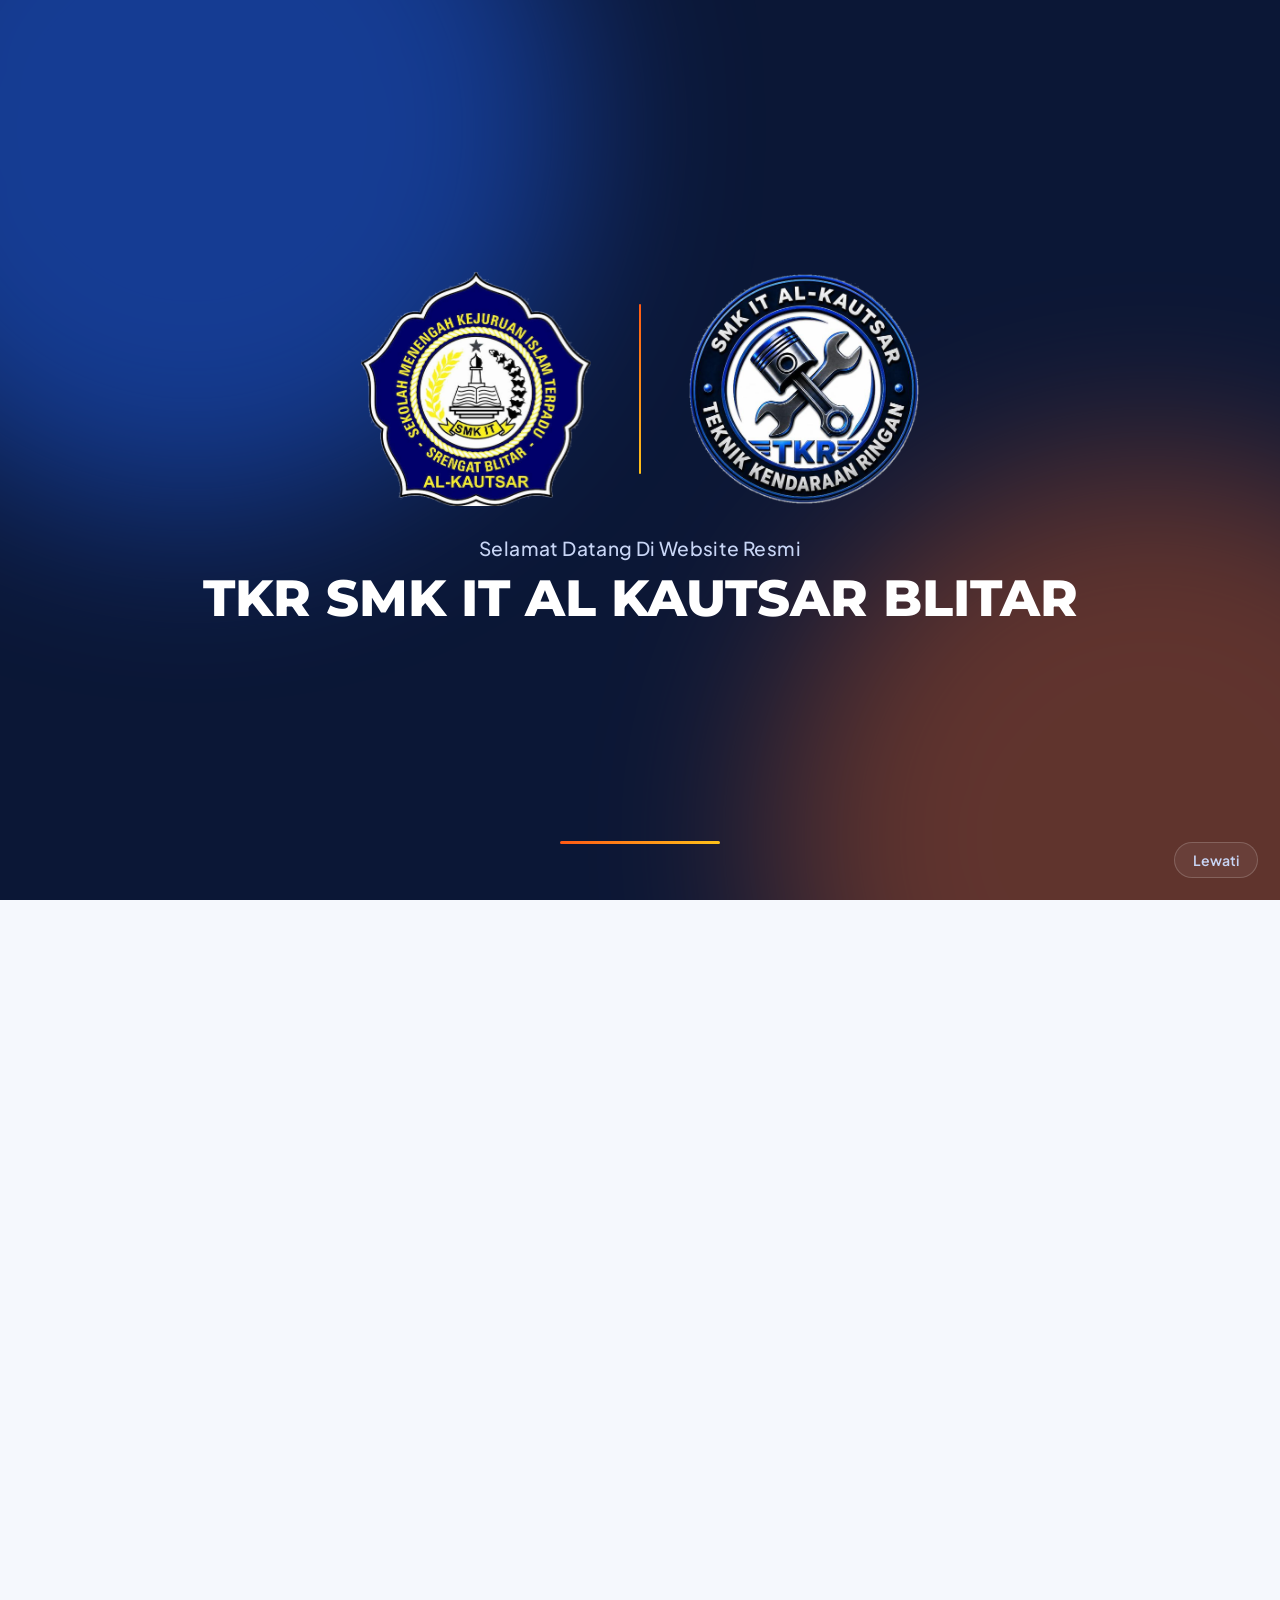
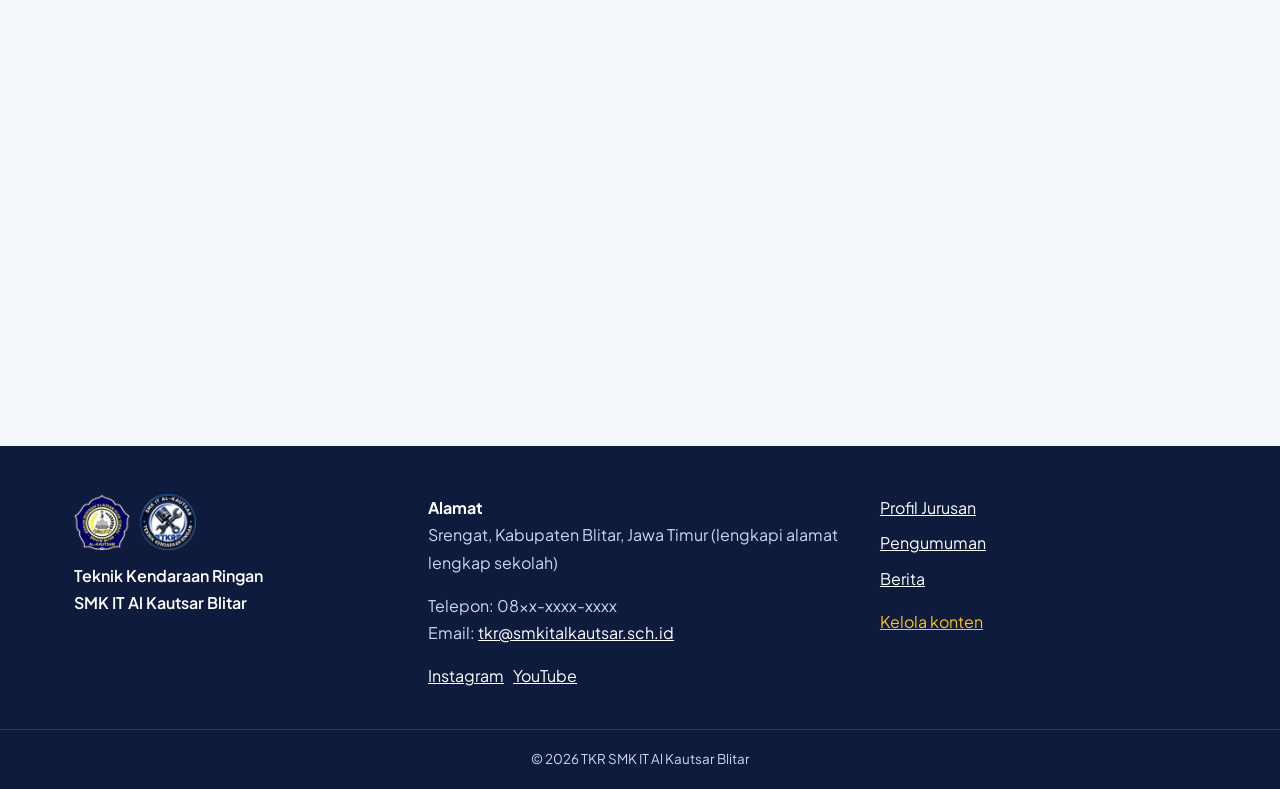
==== commit ddd6fb6d: "Add files via upload" ====
--- a/index.html
+++ b/index.html
@@ -14,7 +14,7 @@
 <link rel="icon" href="logo-tkr.png">
 <link rel="preconnect" href="https://fonts.googleapis.com">
 <link rel="preconnect" href="https://fonts.gstatic.com" crossorigin>
-<link href="https://fonts.googleapis.com/css2?family=Plus+Jakarta+Sans:wght@400;500;600;700&family=Sora:wght@500;600;700&display=swap" rel="stylesheet">
+<link href="https://fonts.googleapis.com/css2?family=Plus+Jakarta+Sans:wght@400;500;600;700&family=Montserrat:wght@600;700;800&display=swap" rel="stylesheet">
 <link rel="stylesheet" href="gaya.css">
 </head>
 <body>
--- a/gaya.css
+++ b/gaya.css
@@ -1,7 +1,7 @@
 :root{
   --oranye:#FF5A14; --oranye-tua:#E54A06; --kuning:#FFC21A; --biru:#1550C9; --biru-tua:#0E3A9C; --biru-muda:#EAF1FF;
   --tinta:#0F1B3D; --abu:#5B6782; --garis:#E1E7F2; --latar:#F5F8FD; --putih:#FFFFFF;
-  --judul:"Sora","Plus Jakarta Sans","Segoe UI",Arial,sans-serif;
+  --judul:"Montserrat","Plus Jakarta Sans","Segoe UI",Arial,sans-serif;
   --badan:"Plus Jakarta Sans","Segoe UI",Roboto,Arial,sans-serif;
   --lebar:1180px; --rad:18px;
   --bayang:0 1px 2px rgba(15,27,61,.04),0 8px 24px rgba(15,27,61,.06);
@@ -17,7 +17,7 @@
 a{color:var(--biru)}
 :focus-visible{outline:3px solid var(--kuning); outline-offset:2px; border-radius:6px}
 .sr{position:absolute; width:1px; height:1px; overflow:hidden; clip:rect(0 0 0 0)}
-h1,h2,h3{font-family:var(--judul); margin:0 0 .45em; letter-spacing:-.02em; font-weight:700}
+h1,h2,h3{font-family:var(--judul); margin:0 0 .45em; letter-spacing:-.01em; font-weight:700}
 h2{font-size:clamp(1.6rem,3vw,2.2rem); line-height:1.2}
 h3{font-size:1.12rem; line-height:1.35; font-weight:600}
 p{margin:0 0 1em}
@@ -39,7 +39,7 @@
 .intro-teks{position:relative; text-align:center; padding:0 24px}
 .intro-teks .baris{display:block}
 .intro-teks .baris span{display:inline-block; opacity:0; transform:translateY(14px); filter:blur(6px); animation:muncul 1s .95s var(--halus) forwards; font:500 clamp(.95rem,2.2vw,1.2rem) var(--badan); color:#C8D5F5; letter-spacing:.02em}
-.intro-teks .besar span{font:700 clamp(1.7rem,4.8vw,3.3rem)/1.15 var(--judul); color:#fff; letter-spacing:-.02em; animation-delay:1.12s; margin-top:6px}
+.intro-teks .besar span{font:800 clamp(1.7rem,4.8vw,3.2rem)/1.15 var(--judul); color:#fff; letter-spacing:0; animation-delay:1.12s; margin-top:6px}
 @keyframes muncul{to{opacity:1; transform:none; filter:blur(0)}}
 .intro-muat{position:absolute; left:50%; bottom:calc(56px + env(safe-area-inset-bottom,0px)); width:160px; height:3px; margin-left:-80px; border-radius:3px; background:rgba(255,255,255,.14); overflow:hidden}
 .intro-muat i{display:block; height:100%; width:0; background:linear-gradient(90deg,var(--oranye),var(--kuning)); animation:muat 2.6s .2s cubic-bezier(.45,0,.2,1) forwards}
@@ -59,7 +59,7 @@
 .merek{display:flex; align-items:center; gap:10px; text-decoration:none; color:var(--tinta); margin-right:auto}
 .merek img{width:44px; height:44px; object-fit:contain}
 .merek img + img{margin-left:-4px}
-.merek b{display:block; font:700 1.25rem/1.1 var(--judul); letter-spacing:-.02em; color:var(--tinta)}
+.merek b{display:block; font:800 1.2rem/1.1 var(--judul); letter-spacing:0; color:var(--tinta)}
 .merek b::after{content:""; display:inline-block; width:6px; height:6px; border-radius:50%; background:var(--oranye); margin-left:3px; vertical-align:middle}
 .merek small{display:block; font-size:.76rem; font-weight:600; color:var(--abu)}
 .nav{display:flex; gap:4px; flex-wrap:wrap}
@@ -89,14 +89,20 @@
 
 /* Hero */
 .hero{background:var(--putih); position:relative; overflow:hidden}
-.hero-latar{position:absolute; inset:0; z-index:0; background-size:cover; background-position:center; pointer-events:none}
-.hero::before{content:""; position:absolute; top:0; bottom:0; right:-8%; width:42%; background:linear-gradient(90deg,var(--oranye) 0 34%,var(--kuning) 34% 62%,var(--biru) 62%); transform:skewX(-14deg); transform-origin:bottom; z-index:1}
+.hero-latar{position:absolute; inset:0; z-index:0; pointer-events:none; overflow:hidden}
+.hero-slide{position:absolute; inset:0}
+.hero-latar .slide{position:absolute; inset:-4%; background-size:cover; background-position:center; opacity:0; transition:opacity 2s ease}
+.hero-latar .slide.aktif{opacity:1; animation:geser 16s linear forwards}
+.hero-latar::after{content:""; position:absolute; inset:0; background:linear-gradient(90deg,rgba(255,255,255,.9) 0%,rgba(255,255,255,.72) 42%,rgba(255,255,255,.15) 75%,rgba(255,255,255,0) 100%)}
+.hero-latar.foto::after{background:linear-gradient(90deg,rgba(255,255,255,.94) 0%,rgba(255,255,255,.82) 40%,rgba(255,255,255,.25) 72%,rgba(255,255,255,.05) 100%)}
+.hero::before{content:""; position:absolute; top:0; bottom:0; right:-6%; width:30%; background:linear-gradient(90deg,var(--oranye) 0 34%,var(--kuning) 34% 62%,var(--biru) 62%); transform:skewX(-14deg); transform-origin:bottom; z-index:1; opacity:.92}
 .hero-isi{max-width:var(--lebar); margin:0 auto; padding:72px 24px 80px; display:grid; grid-template-columns:1.1fr .9fr; gap:40px; align-items:center; position:relative; z-index:2}
 .hero-sapa{display:inline-flex; align-items:center; gap:8px; font-weight:600; color:var(--oranye-tua); background:#FFF1E8; padding:6px 14px; border-radius:999px; margin:0 0 18px; font-size:.88rem}
 .hero-sapa::before{content:""; width:7px; height:7px; border-radius:50%; background:var(--oranye)}
-.hero h1{font-size:clamp(2.2rem,4.6vw,3.8rem); line-height:1.08; margin-bottom:20px}
-.hero h1 .sub{display:block; font:600 clamp(1rem,1.8vw,1.25rem)/1.4 var(--badan); letter-spacing:0; color:var(--abu); margin-bottom:10px}
-.hero-desk{max-width:52ch; color:var(--abu); font-size:1.04rem}
+.hero h1{font-size:clamp(2rem,4.2vw,3.4rem); line-height:1.12; font-weight:800; letter-spacing:-.005em; margin-bottom:20px}
+.hero h1 .nama{display:block; background:linear-gradient(90deg,var(--tinta),var(--biru-tua)); -webkit-background-clip:text; background-clip:text; color:transparent}
+.hero h1 .sub{display:block; font:600 clamp(1rem,1.8vw,1.2rem)/1.4 var(--badan); letter-spacing:0; color:#46526F; margin-bottom:12px}
+.hero-desk{max-width:52ch; color:#46526F; font-size:1.04rem}
 .tombol-baris{display:flex; gap:12px; flex-wrap:wrap; margin-top:28px}
 .tombol{display:inline-flex; align-items:center; gap:8px; padding:13px 24px; border-radius:999px; font-weight:600; text-decoration:none; border:1.5px solid transparent; cursor:pointer; font-size:.95rem; font-family:var(--badan); transition:transform .35s var(--halus), box-shadow .35s var(--halus), background .3s, color .3s}
 .tombol:hover{transform:translateY(-2px)}
@@ -128,7 +134,7 @@
 .meter .isi{fill:none; stroke-width:7; stroke-linecap:round; transition:stroke-dashoffset 1.6s var(--halus)}
 .meter:nth-child(4n+1) .isi{stroke:var(--oranye)} .meter:nth-child(4n+2) .isi{stroke:var(--kuning)}
 .meter:nth-child(4n+3) .isi{stroke:#5B9BFF} .meter:nth-child(4n+4) .isi{stroke:#2BD47D}
-.meter-n{font:700 1.9rem/1.1 var(--judul); letter-spacing:-.02em}
+.meter-n{font:700 1.9rem/1.1 var(--judul); letter-spacing:0}
 .meter-s{font-size:.78rem; color:#AFC0E6}
 .meter-l{font-weight:600; font-size:.88rem; line-height:1.35}
 
@@ -174,7 +180,7 @@
 .unggulan{grid-column:span 2; flex-direction:row}
 .unggulan .gambar{flex:1.2; aspect-ratio:auto; min-height:260px}
 .unggulan .badan{flex:1; padding:26px; align-self:center}
-.unggulan h3{font-size:1.45rem; letter-spacing:-.02em}
+.unggulan h3{font-size:1.4rem}
 .cari{display:flex; gap:10px; flex-wrap:wrap; margin-bottom:24px}
 .cari input,.cari select{padding:12px 16px; border:1px solid var(--garis); border-radius:999px; font:inherit; background:#fff; color:var(--tinta); transition:border-color .3s, box-shadow .3s}
 .cari input:focus,.cari select:focus{outline:none; border-color:var(--biru); box-shadow:0 0 0 4px rgba(21,80,201,.12)}
@@ -248,7 +254,8 @@
   .nav.buka{visibility:visible; opacity:1; transform:none; transition:opacity .35s var(--halus), transform .35s var(--halus)}
   .nav a{padding:12px 14px}
   .hero-isi{grid-template-columns:1fr; padding-top:40px; padding-bottom:56px}
-  .hero::before{width:60%; right:-32%; top:0; bottom:auto; height:300px}
+  .hero::before{width:50%; right:-30%; top:0; bottom:auto; height:300px}
+  .hero-latar::after,.hero-latar.foto::after{background:linear-gradient(180deg,rgba(255,255,255,.35) 0,rgba(255,255,255,.88) 40%,rgba(255,255,255,.94) 100%)}
   .hero-logo{width:260px; justify-self:start; order:-1}
   .meter-kisi{grid-template-columns:repeat(2,1fr)}
   .kisi-2{grid-template-columns:1fr}
